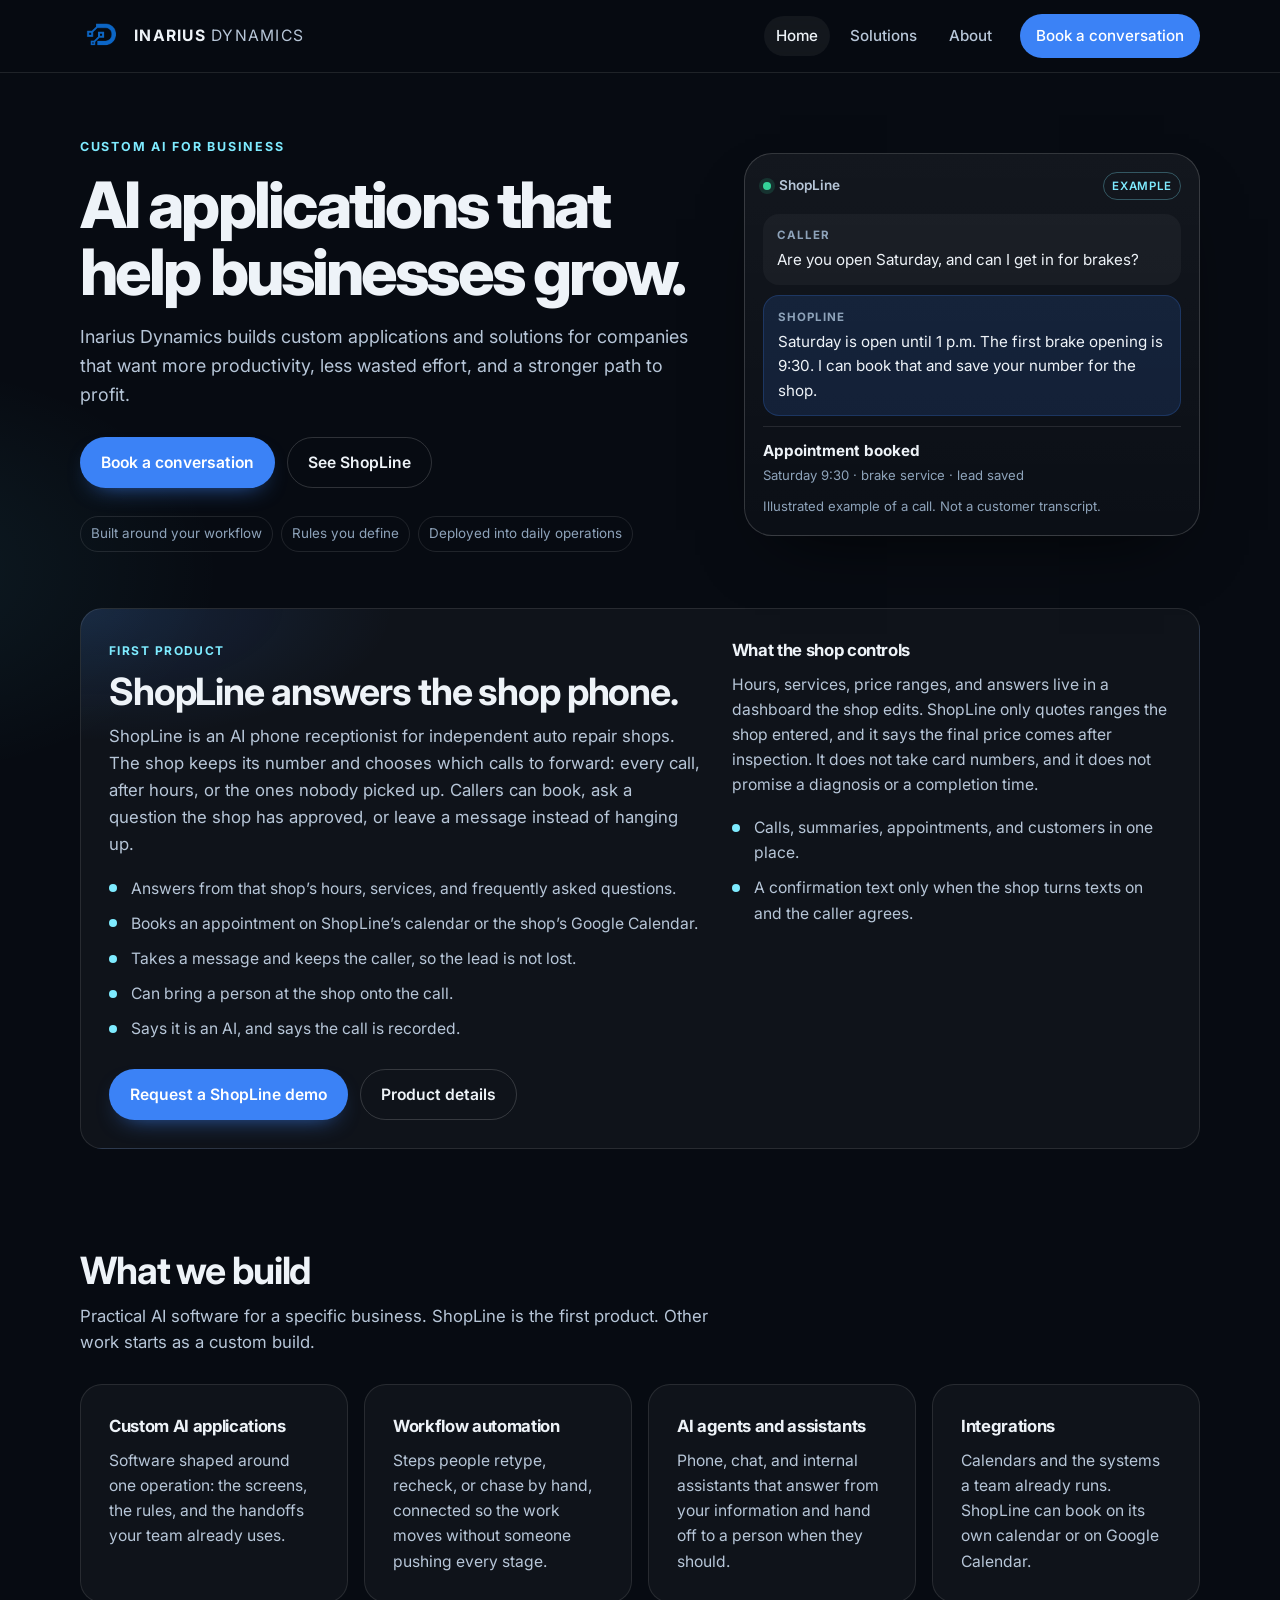
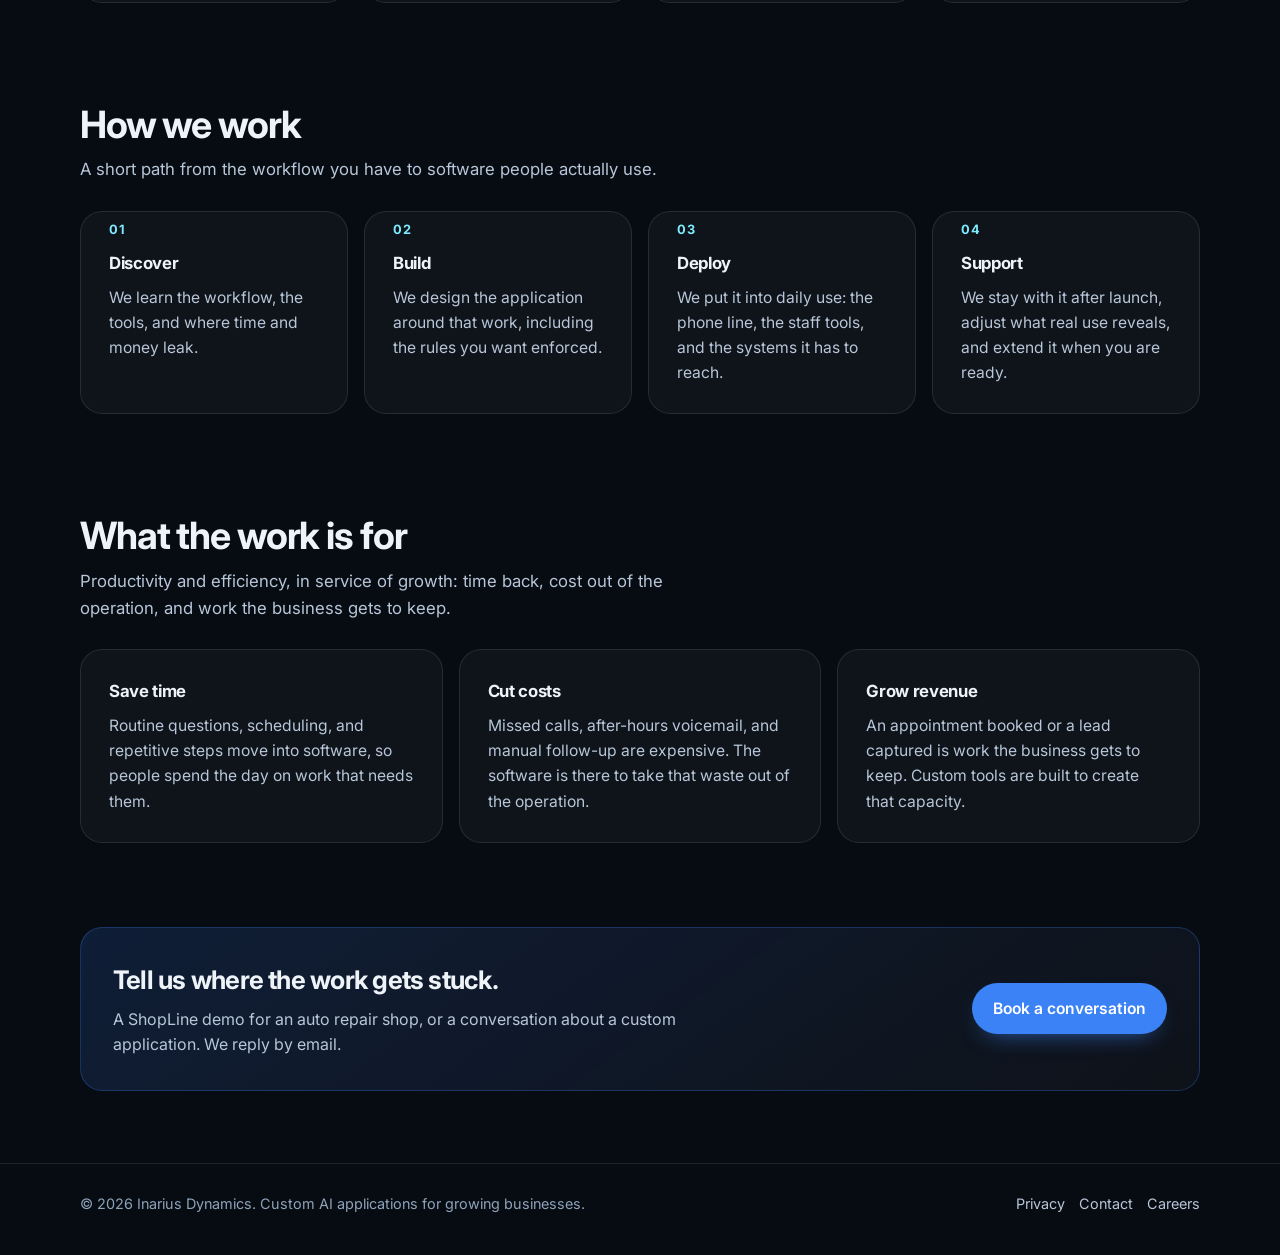
==== index.html @ c339f097 "Reposition the site around custom AI applications and ShopLine. Replace the responder-software and h" ====
<!DOCTYPE html>
<html lang="en">
<head>
    <meta charset="UTF-8" />
    <meta name="viewport" content="width=device-width, initial-scale=1.0" />
    <title>Inarius Dynamics · Custom AI applications for growing businesses</title>
    <meta name="description" content="Inarius Dynamics builds custom AI applications that help businesses save time, cut costs, and grow. ShopLine answers and books calls for auto repair shops." />
    <link rel="canonical" href="https://www.inariusdynamics.com/" />
    <meta name="theme-color" content="#070b12" />
    <link rel="icon" href="/favicon.ico" sizes="any" />
    <link rel="icon" type="image/png" sizes="32x32" href="/favicon-32.png" />
    <link rel="icon" type="image/png" sizes="16x16" href="/favicon-16.png" />
    <link rel="apple-touch-icon" href="/apple-touch-icon.png" />
    <meta property="og:type" content="website" />
    <meta property="og:site_name" content="Inarius Dynamics" />
    <meta property="og:title" content="Inarius Dynamics · Custom AI applications for growing businesses" />
    <meta property="og:description" content="Inarius Dynamics builds custom AI applications that help businesses save time, cut costs, and grow. ShopLine answers and books calls for auto repair shops." />
    <meta property="og:url" content="https://www.inariusdynamics.com/" />
    <meta property="og:image" content="https://www.inariusdynamics.com/og-image.jpg" />
    <meta property="og:image:width" content="1200" />
    <meta property="og:image:height" content="630" />
    <meta name="twitter:card" content="summary_large_image" />
    <meta name="twitter:title" content="Inarius Dynamics · Custom AI applications for growing businesses" />
    <meta name="twitter:description" content="Inarius Dynamics builds custom AI applications that help businesses save time, cut costs, and grow. ShopLine answers and books calls for auto repair shops." />
    <meta name="twitter:image" content="https://www.inariusdynamics.com/og-image.jpg" />
    <link rel="preconnect" href="https://fonts.googleapis.com" />
    <link rel="preconnect" href="https://fonts.gstatic.com" crossorigin />
    <link href="https://fonts.googleapis.com/css2?family=Inter:wght@400;500;600;700;800&display=swap" rel="stylesheet" />
    <link rel="stylesheet" href="/site.css" />
</head>
<body>
    <a class="skip-link" href="#main">Skip to content</a>
    <header class="site-header">
        <div class="nav-inner">
            <a class="logo" href="/">
                <img src="/Inarius_logo.png" alt="" width="42" height="42" />
                <span class="logo-text">Inarius <span>Dynamics</span></span>
            </a>
            <button class="nav-toggle" type="button" aria-expanded="false" aria-controls="site-nav">
                <span class="nav-toggle-bars" aria-hidden="true"></span>
                <span class="sr-only">Open menu</span>
            </button>
            <nav id="site-nav" class="nav-links" aria-label="Primary">
                <a href="/" aria-current="page">Home</a>
                <a href="/products.html">Solutions</a>
                <a href="/about.html">About</a>
                <a class="nav-cta" href="/contact.html">Book a conversation</a>
            </nav>
        </div>
    </header>

    <main id="main">
        <div class="container">
            <section class="hero">
                <div>
                    <p class="eyebrow">Custom AI for business</p>
                    <h1>AI applications that help businesses grow.</h1>
                    <p class="lede">
                        Inarius Dynamics builds custom applications and solutions for companies that want more productivity, less wasted effort, and a stronger path to profit.
                    </p>
                    <div class="cta-group">
                        <a class="btn btn-primary" href="/contact.html">Book a conversation</a>
                        <a class="btn btn-secondary" href="#shopline">See ShopLine</a>
                    </div>
                    <div class="trust-row" aria-label="How we work">
                        <span>Built around your workflow</span>
                        <span>Rules you define</span>
                        <span>Deployed into daily operations</span>
                    </div>
                </div>

                <figure class="call-card" aria-label="Illustrated example of a ShopLine call">
                    <div class="call-top">
                        <span class="live-dot" aria-hidden="true"></span>
                        ShopLine
                        <span class="pill">Example</span>
                    </div>
                    <div class="bubble caller">
                        <div class="who">Caller</div>
                        <p>Are you open Saturday, and can I get in for brakes?</p>
                    </div>
                    <div class="bubble agent">
                        <div class="who">ShopLine</div>
                        <p>Saturday is open until 1 p.m. The first brake opening is 9:30. I can book that and save your number for the shop.</p>
                    </div>
                    <div class="call-result">
                        <strong>Appointment booked</strong>
                        <span>Saturday 9:30 · brake service · lead saved</span>
                    </div>
                    <figcaption>Illustrated example of a call. Not a customer transcript.</figcaption>
                </figure>
            </section>

            <section class="section" id="shopline" aria-labelledby="shopline-title">
                <div class="panel accent split">
                    <div>
                        <p class="kicker">First product</p>
                        <h2 class="block-title" id="shopline-title">ShopLine answers the shop phone.</h2>
                        <p class="sub">
                            ShopLine is an AI phone receptionist for independent auto repair shops. The shop keeps its number and chooses which calls to forward: every call, after hours, or the ones nobody picked up. Callers can book, ask a question the shop has approved, or leave a message instead of hanging up.
                        </p>
                        <ul class="check-list">
                            <li>Answers from that shop’s hours, services, and frequently asked questions.</li>
                            <li>Books an appointment on ShopLine’s calendar or the shop’s Google Calendar.</li>
                            <li>Takes a message and keeps the caller, so the lead is not lost.</li>
                            <li>Can bring a person at the shop onto the call.</li>
                            <li>Says it is an AI, and says the call is recorded.</li>
                        </ul>
                        <div class="cta-group">
                            <a class="btn btn-primary" href="/contact.html?topic=shopline">Request a ShopLine demo</a>
                            <a class="btn btn-secondary" href="/products.html#shopline">Product details</a>
                        </div>
                    </div>
                    <div class="card">
                        <h3>What the shop controls</h3>
                        <p>
                            Hours, services, price ranges, and answers live in a dashboard the shop edits. ShopLine only quotes ranges the shop entered, and it says the final price comes after inspection. It does not take card numbers, and it does not promise a diagnosis or a completion time.
                        </p>
                        <ul class="check-list">
                            <li>Calls, summaries, appointments, and customers in one place.</li>
                            <li>A confirmation text only when the shop turns texts on and the caller agrees.</li>
                        </ul>
                    </div>
                </div>
            </section>

            <section class="section" id="services" aria-labelledby="services-title">
                <div class="section-head">
                    <h2 id="services-title">What we build</h2>
                    <p>Practical AI software for a specific business. ShopLine is the first product. Other work starts as a custom build.</p>
                </div>
                <div class="grid-4">
                    <article class="card panel">
                        <h3>Custom AI applications</h3>
                        <p>Software shaped around one operation: the screens, the rules, and the handoffs your team already uses.</p>
                    </article>
                    <article class="card panel">
                        <h3>Workflow automation</h3>
                        <p>Steps people retype, recheck, or chase by hand, connected so the work moves without someone pushing every stage.</p>
                    </article>
                    <article class="card panel">
                        <h3>AI agents and assistants</h3>
                        <p>Phone, chat, and internal assistants that answer from your information and hand off to a person when they should.</p>
                    </article>
                    <article class="card panel">
                        <h3>Integrations</h3>
                        <p>Calendars and the systems a team already runs. ShopLine can book on its own calendar or on Google Calendar.</p>
                    </article>
                </div>
            </section>

            <section class="section" id="approach" aria-labelledby="approach-title">
                <div class="section-head">
                    <h2 id="approach-title">How we work</h2>
                    <p>A short path from the workflow you have to software people actually use.</p>
                </div>
                <div class="grid-4 steps">
                    <article class="step panel">
                        <h3>Discover</h3>
                        <p>We learn the workflow, the tools, and where time and money leak.</p>
                    </article>
                    <article class="step panel">
                        <h3>Build</h3>
                        <p>We design the application around that work, including the rules you want enforced.</p>
                    </article>
                    <article class="step panel">
                        <h3>Deploy</h3>
                        <p>We put it into daily use: the phone line, the staff tools, and the systems it has to reach.</p>
                    </article>
                    <article class="step panel">
                        <h3>Support</h3>
                        <p>We stay with it after launch, adjust what real use reveals, and extend it when you are ready.</p>
                    </article>
                </div>
            </section>

            <section class="section" id="outcomes" aria-labelledby="outcomes-title">
                <div class="section-head">
                    <h2 id="outcomes-title">What the work is for</h2>
                    <p>Productivity and efficiency, in service of growth: time back, cost out of the operation, and work the business gets to keep.</p>
                </div>
                <div class="grid-3">
                    <article class="outcome panel">
                        <h3>Save time</h3>
                        <p>Routine questions, scheduling, and repetitive steps move into software, so people spend the day on work that needs them.</p>
                    </article>
                    <article class="outcome panel">
                        <h3>Cut costs</h3>
                        <p>Missed calls, after-hours voicemail, and manual follow-up are expensive. The software is there to take that waste out of the operation.</p>
                    </article>
                    <article class="outcome panel">
                        <h3>Grow revenue</h3>
                        <p>An appointment booked or a lead captured is work the business gets to keep. Custom tools are built to create that capacity.</p>
                    </article>
                </div>
            </section>

            <section class="cta-band" aria-labelledby="home-cta">
                <div>
                    <h2 id="home-cta">Tell us where the work gets stuck.</h2>
                    <p>A ShopLine demo for an auto repair shop, or a conversation about a custom application. We reply by email.</p>
                </div>
                <a class="btn btn-primary" href="/contact.html">Book a conversation</a>
            </section>
        </div>
    </main>

    <footer class="site-footer">
        <div class="footer-inner">
            <p>© 2026 Inarius Dynamics. Custom AI applications for growing businesses.</p>
            <div class="footer-links">
                <a href="/privacy.html">Privacy</a>
                <a href="/contact.html">Contact</a>
                <a href="/careers.html">Careers</a>
            </div>
        </div>
    </footer>
    <script src="/site.js" defer></script>
</body>
</html>
---- site.css ----
/* Inarius Dynamics — marketing site */

:root {
    --bg: #070b12;
    --text: #eef3f8;
    --muted: #b7c6d8;
    --faint: #8ea3ba;
    --line: rgba(255, 255, 255, 0.1);
    --line-strong: rgba(255, 255, 255, 0.16);
    --cyan: #7eebff;
    --blue: #3b82f6;
    --blue-hot: #60a5fa;
    --card: rgba(255, 255, 255, 0.035);
    --max: 1120px;
    --radius: 22px;
    --shadow: 0 30px 70px -36px rgba(0, 0, 0, 0.85);
    --font: Inter, "Segoe UI", Helvetica, Arial, sans-serif;
}

* {
    margin: 0;
    padding: 0;
    box-sizing: border-box;
}

html {
    scroll-behavior: smooth;
    color-scheme: dark;
}

body {
    min-height: 100%;
    font-family: var(--font);
    background:
        radial-gradient(900px 480px at 85% -10%, rgba(59, 130, 246, 0.16), transparent 55%),
        radial-gradient(700px 420px at -10% 20%, rgba(94, 234, 255, 0.08), transparent 50%),
        var(--bg);
    color: var(--text);
    line-height: 1.6;
    overflow-x: hidden;
}

img {
    max-width: 100%;
    height: auto;
}

a {
    color: inherit;
}

:focus-visible {
    outline: 2px solid var(--cyan);
    outline-offset: 3px;
}

.skip-link {
    position: absolute;
    left: 16px;
    top: -48px;
    z-index: 50;
    background: #fff;
    color: #071018;
    padding: 8px 12px;
    border-radius: 8px;
    font-weight: 600;
    text-decoration: none;
}

.skip-link:focus {
    top: 12px;
}

.sr-only {
    position: absolute;
    width: 1px;
    height: 1px;
    padding: 0;
    margin: -1px;
    overflow: hidden;
    clip: rect(0, 0, 0, 0);
    white-space: nowrap;
    border: 0;
}

.container {
    width: min(var(--max), calc(100% - 40px));
    margin: 0 auto;
}

/* ===== HEADER ===== */
.site-header {
    position: sticky;
    top: 0;
    z-index: 30;
    background: rgba(7, 11, 18, 0.88);
    backdrop-filter: blur(16px);
    -webkit-backdrop-filter: blur(16px);
    border-bottom: 1px solid var(--line);
}

.nav-inner {
    width: min(var(--max), calc(100% - 40px));
    margin: 0 auto;
    min-height: 72px;
    display: flex;
    align-items: center;
    justify-content: space-between;
    gap: 20px;
    position: relative;
}

.logo {
    display: flex;
    align-items: center;
    gap: 12px;
    text-decoration: none;
    color: var(--text);
    min-width: 0;
}

.logo img {
    width: 42px;
    height: 42px;
    object-fit: contain;
}

.logo-text {
    font-size: 0.98rem;
    font-weight: 700;
    letter-spacing: 0.08em;
    text-transform: uppercase;
}

.logo-text span {
    font-weight: 400;
    color: var(--muted);
}

.nav-links {
    display: flex;
    align-items: center;
    gap: 8px;
}

.nav-links a {
    text-decoration: none;
    color: var(--muted);
    font-size: 0.95rem;
    font-weight: 500;
    padding: 8px 12px;
    border-radius: 999px;
}

.nav-links a:hover,
.nav-links a[aria-current="page"] {
    color: var(--text);
}

.nav-links a[aria-current="page"] {
    background: rgba(255, 255, 255, 0.05);
}

.nav-cta {
    margin-left: 8px;
    background: var(--blue) !important;
    color: #fff !important;
    padding: 10px 16px !important;
    border-radius: 999px !important;
}

.nav-cta:hover {
    background: var(--blue-hot) !important;
}

.nav-toggle {
    display: none;
    width: 44px;
    height: 44px;
    border-radius: 12px;
    border: 1px solid var(--line-strong);
    background: rgba(255, 255, 255, 0.03);
    color: var(--text);
    cursor: pointer;
    align-items: center;
    justify-content: center;
}

.nav-toggle-bars,
.nav-toggle-bars::before,
.nav-toggle-bars::after {
    display: block;
    width: 18px;
    height: 1.5px;
    background: var(--text);
    position: relative;
    content: "";
}

.nav-toggle-bars::before {
    position: absolute;
    left: 0;
    top: -6px;
}

.nav-toggle-bars::after {
    position: absolute;
    left: 0;
    top: 6px;
}

/* ===== TYPE ===== */
.eyebrow {
    color: var(--cyan);
    font-size: 0.78rem;
    font-weight: 700;
    letter-spacing: 0.14em;
    text-transform: uppercase;
    margin-bottom: 14px;
}

h1 {
    font-size: clamp(2.4rem, 5vw, 4.35rem);
    line-height: 1.05;
    letter-spacing: -0.045em;
    font-weight: 800;
}

.lede,
.page-hero p {
    margin-top: 18px;
    color: var(--muted);
    font-size: 1.12rem;
    max-width: 42rem;
}

.section {
    padding: 28px 0 72px;
}

.section-head {
    max-width: 40rem;
    margin-bottom: 28px;
}

.section-head h2,
.block-title {
    font-size: clamp(1.7rem, 3vw, 2.35rem);
    letter-spacing: -0.03em;
    line-height: 1.15;
    font-weight: 700;
}

.section-head p,
.sub {
    margin-top: 10px;
    color: var(--muted);
    font-size: 1.05rem;
}

/* ===== BUTTONS ===== */
.cta-group {
    display: flex;
    flex-wrap: wrap;
    gap: 12px;
    margin-top: 28px;
}

.btn {
    display: inline-flex;
    align-items: center;
    justify-content: center;
    min-height: 48px;
    padding: 12px 20px;
    border-radius: 999px;
    text-decoration: none;
    font-weight: 600;
    font-size: 0.98rem;
    border: 1px solid transparent;
    cursor: pointer;
    font-family: inherit;
    transition: background 0.2s ease, border-color 0.2s ease, transform 0.2s ease;
}

.btn-primary {
    background: var(--blue);
    color: #fff;
    box-shadow: 0 10px 24px -14px rgba(59, 130, 246, 0.9);
}

.btn-primary:hover {
    background: var(--blue-hot);
}

.btn-secondary {
    background: transparent;
    color: var(--text);
    border-color: var(--line-strong);
}

.btn-secondary:hover {
    background: rgba(255, 255, 255, 0.05);
}

.btn:disabled {
    opacity: 0.6;
    cursor: not-allowed;
}

/* ===== HERO ===== */
.hero {
    display: grid;
    grid-template-columns: minmax(0, 1.15fr) minmax(280px, 0.85fr);
    gap: 48px;
    align-items: center;
    padding: 64px 0 28px;
}

.trust-row {
    display: flex;
    flex-wrap: wrap;
    gap: 8px;
    margin-top: 28px;
}

.trust-row span {
    color: var(--faint);
    font-size: 0.84rem;
    border: 1px solid var(--line);
    border-radius: 999px;
    padding: 6px 10px;
}

/* ===== CALL CARD ===== */
.call-card {
    background:
        linear-gradient(180deg, rgba(255, 255, 255, 0.05), rgba(255, 255, 255, 0.02));
    border: 1px solid var(--line-strong);
    border-radius: 28px;
    padding: 18px;
    box-shadow: var(--shadow);
}

.call-top {
    display: flex;
    align-items: center;
    gap: 8px;
    margin-bottom: 14px;
    color: var(--muted);
    font-size: 0.85rem;
    font-weight: 600;
}

.live-dot {
    width: 8px;
    height: 8px;
    border-radius: 50%;
    background: #34d399;
    box-shadow: 0 0 0 4px rgba(52, 211, 153, 0.15);
}

.call-top .pill {
    margin-left: auto;
    font-size: 0.72rem;
    letter-spacing: 0.06em;
    text-transform: uppercase;
    color: var(--cyan);
    border: 1px solid rgba(126, 235, 255, 0.3);
    border-radius: 999px;
    padding: 4px 8px;
}

.bubble {
    border-radius: 16px;
    padding: 12px 14px;
    margin-bottom: 10px;
}

.bubble p {
    margin: 4px 0 0;
    color: var(--text);
    font-size: 0.95rem;
}

.bubble .who {
    font-size: 0.72rem;
    font-weight: 700;
    letter-spacing: 0.08em;
    text-transform: uppercase;
    color: var(--faint);
}

.bubble.caller {
    background: rgba(255, 255, 255, 0.04);
}

.bubble.agent {
    background: rgba(59, 130, 246, 0.14);
    border: 1px solid rgba(59, 130, 246, 0.22);
}

.call-result {
    border-top: 1px solid var(--line);
    margin-top: 6px;
    padding-top: 12px;
    display: grid;
    gap: 2px;
}

.call-result strong {
    font-size: 0.95rem;
}

.call-result span,
.call-card figcaption {
    color: var(--faint);
    font-size: 0.82rem;
}

.call-card figcaption {
    margin-top: 10px;
}

/* ===== PANELS ===== */
.panel {
    background: var(--card);
    border: 1px solid var(--line);
    border-radius: var(--radius);
    padding: 28px;
}

.gap-top {
    margin-top: 16px;
}

.panel.accent {
    background:
        radial-gradient(520px 220px at 0% 0%, rgba(59, 130, 246, 0.16), transparent 60%),
        var(--card);
}

.split {
    display: grid;
    grid-template-columns: 1.15fr 0.85fr;
    gap: 28px;
    align-items: start;
}

.grid-2,
.grid-3,
.grid-4 {
    display: grid;
    gap: 16px;
}

.grid-2 { grid-template-columns: 1fr 1fr; }
.grid-3 { grid-template-columns: repeat(3, 1fr); }
.grid-4 { grid-template-columns: repeat(4, 1fr); }

.card h3,
.step h3,
.outcome h3 {
    font-size: 1.05rem;
    letter-spacing: -0.02em;
    margin-bottom: 8px;
}

.card p,
.step p,
.outcome p,
.check-list,
.prose p,
.prose li {
    color: var(--muted);
    font-size: 0.98rem;
}

.kicker {
    display: inline-block;
    margin-bottom: 10px;
    color: var(--cyan);
    font-size: 0.75rem;
    font-weight: 700;
    letter-spacing: 0.12em;
    text-transform: uppercase;
}

.check-list {
    list-style: none;
    display: grid;
    gap: 10px;
    margin-top: 18px;
}

.check-list li {
    padding-left: 22px;
    position: relative;
}

.check-list li::before {
    content: "";
    width: 8px;
    height: 8px;
    border-radius: 50%;
    background: var(--cyan);
    position: absolute;
    left: 0;
    top: 0.55em;
}

.steps {
    counter-reset: step;
}

.step {
    counter-increment: step;
    padding-top: 8px;
}

.step::before {
    content: counter(step, decimal-leading-zero);
    display: block;
    color: var(--cyan);
    font-weight: 700;
    letter-spacing: 0.08em;
    font-size: 0.8rem;
    margin-bottom: 10px;
}

.page-hero {
    padding: 56px 0 12px;
}

.prose {
    max-width: 44rem;
}

.prose p + p,
.prose ul {
    margin-top: 14px;
}

.prose h2 {
    margin: 36px 0 10px;
    font-size: 1.35rem;
    letter-spacing: -0.02em;
}

.prose ul {
    margin-left: 1.1rem;
}

.prose a {
    color: var(--cyan);
}

.meta {
    margin-top: 12px;
    color: var(--faint);
    font-size: 0.9rem;
}

.cta-band {
    display: flex;
    justify-content: space-between;
    align-items: center;
    gap: 24px;
    padding: 32px;
    margin: 12px 0 72px;
    border-radius: var(--radius);
    border: 1px solid rgba(59, 130, 246, 0.28);
    background:
        linear-gradient(145deg, rgba(59, 130, 246, 0.16), rgba(255, 255, 255, 0.03));
}

.cta-band h2 {
    font-size: clamp(1.4rem, 2vw, 1.8rem);
    letter-spacing: -0.03em;
}

.cta-band p {
    color: var(--muted);
    margin-top: 6px;
    max-width: 38rem;
}

/* ===== CONTACT ===== */
.contact-grid {
    display: grid;
    grid-template-columns: 1.35fr 0.8fr;
    gap: 20px;
    margin: 36px 0 72px;
    align-items: start;
}

.field {
    margin-bottom: 16px;
}

.field label {
    display: block;
    margin-bottom: 6px;
    font-size: 0.78rem;
    font-weight: 700;
    letter-spacing: 0.06em;
    text-transform: uppercase;
    color: var(--faint);
}

.field input,
.field textarea,
.field select {
    width: 100%;
    background: rgba(255, 255, 255, 0.04);
    border: 1px solid var(--line-strong);
    border-radius: 12px;
    padding: 12px 14px;
    color: var(--text);
    font: inherit;
    font-size: 1rem;
}

.field textarea {
    min-height: 140px;
    resize: vertical;
}

.field input:focus,
.field textarea:focus,
.field select:focus {
    border-color: rgba(126, 235, 255, 0.55);
    outline: none;
}

.field .error {
    display: none;
    color: #ffb4b4;
    font-size: 0.8rem;
    margin-top: 6px;
}

.field.has-error input,
.field.has-error textarea,
.field.has-error select {
    border-color: rgba(255, 140, 140, 0.7);
}

.field.has-error .error {
    display: block;
}

.form-note {
    margin-top: 12px;
    color: var(--faint);
    font-size: 0.85rem;
}

.success-state {
    display: none;
    padding: 28px 8px;
}

.success-state.is-visible {
    display: block;
}

#contact-form.is-hidden {
    display: none;
}

.side-stack {
    display: grid;
    gap: 12px;
}

.info-card h3,
.status-card h2 {
    font-size: 1.05rem;
    margin-bottom: 6px;
}

.info-card p,
.status-card p {
    color: var(--muted);
    font-size: 0.95rem;
}

.info-card a {
    color: var(--cyan);
    text-decoration: none;
}

.info-card a:hover {
    text-decoration: underline;
}

.status-card {
    max-width: 44rem;
    margin: 28px 0;
}

.status-label {
    color: var(--cyan);
    font-size: 0.75rem;
    font-weight: 700;
    letter-spacing: 0.1em;
    text-transform: uppercase;
    margin-bottom: 8px;
}

/* ===== FOOTER ===== */
.site-footer {
    border-top: 1px solid var(--line);
    padding: 28px 0 40px;
}

.footer-inner {
    width: min(var(--max), calc(100% - 40px));
    margin: 0 auto;
    display: flex;
    justify-content: space-between;
    gap: 16px;
    color: var(--faint);
    font-size: 0.9rem;
}

.site-footer a {
    color: var(--muted);
    text-decoration: none;
}

.site-footer a:hover {
    color: var(--text);
}

.footer-links {
    display: flex;
    gap: 14px;
    flex-wrap: wrap;
}

/* ===== RESPONSIVE ===== */
@media (max-width: 900px) {
    .hero,
    .split,
    .contact-grid,
    .grid-4,
    .grid-3,
    .grid-2 {
        grid-template-columns: 1fr;
    }

    .hero {
        padding-top: 40px;
    }

    .nav-toggle {
        display: inline-flex;
    }

    .nav-links {
        display: none;
        position: absolute;
        top: calc(100% + 1px);
        left: 50%;
        transform: translateX(-50%);
        width: 100vw;
        flex-direction: column;
        align-items: stretch;
        gap: 4px;
        padding: 8px 20px 18px;
        background: rgba(7, 11, 18, 0.98);
        border-bottom: 1px solid var(--line);
    }

    .nav-links.is-open {
        display: flex;
    }

    .nav-links a {
        padding: 12px 4px;
    }

    .nav-cta {
        margin: 8px 0 0;
        text-align: center;
    }

    .cta-band {
        flex-direction: column;
        align-items: flex-start;
    }
}

@media (max-width: 640px) {
    .container,
    .nav-inner,
    .footer-inner {
        width: min(var(--max), calc(100% - 32px));
    }

    .cta-group .btn,
    .cta-band .btn {
        width: 100%;
    }

    .footer-inner {
        flex-direction: column;
    }

    .panel,
    .cta-band,
    .call-card {
        padding: 20px;
    }
}

@media (prefers-reduced-motion: reduce) {
    html {
        scroll-behavior: auto;
    }

    .btn {
        transition: none;
    }
}
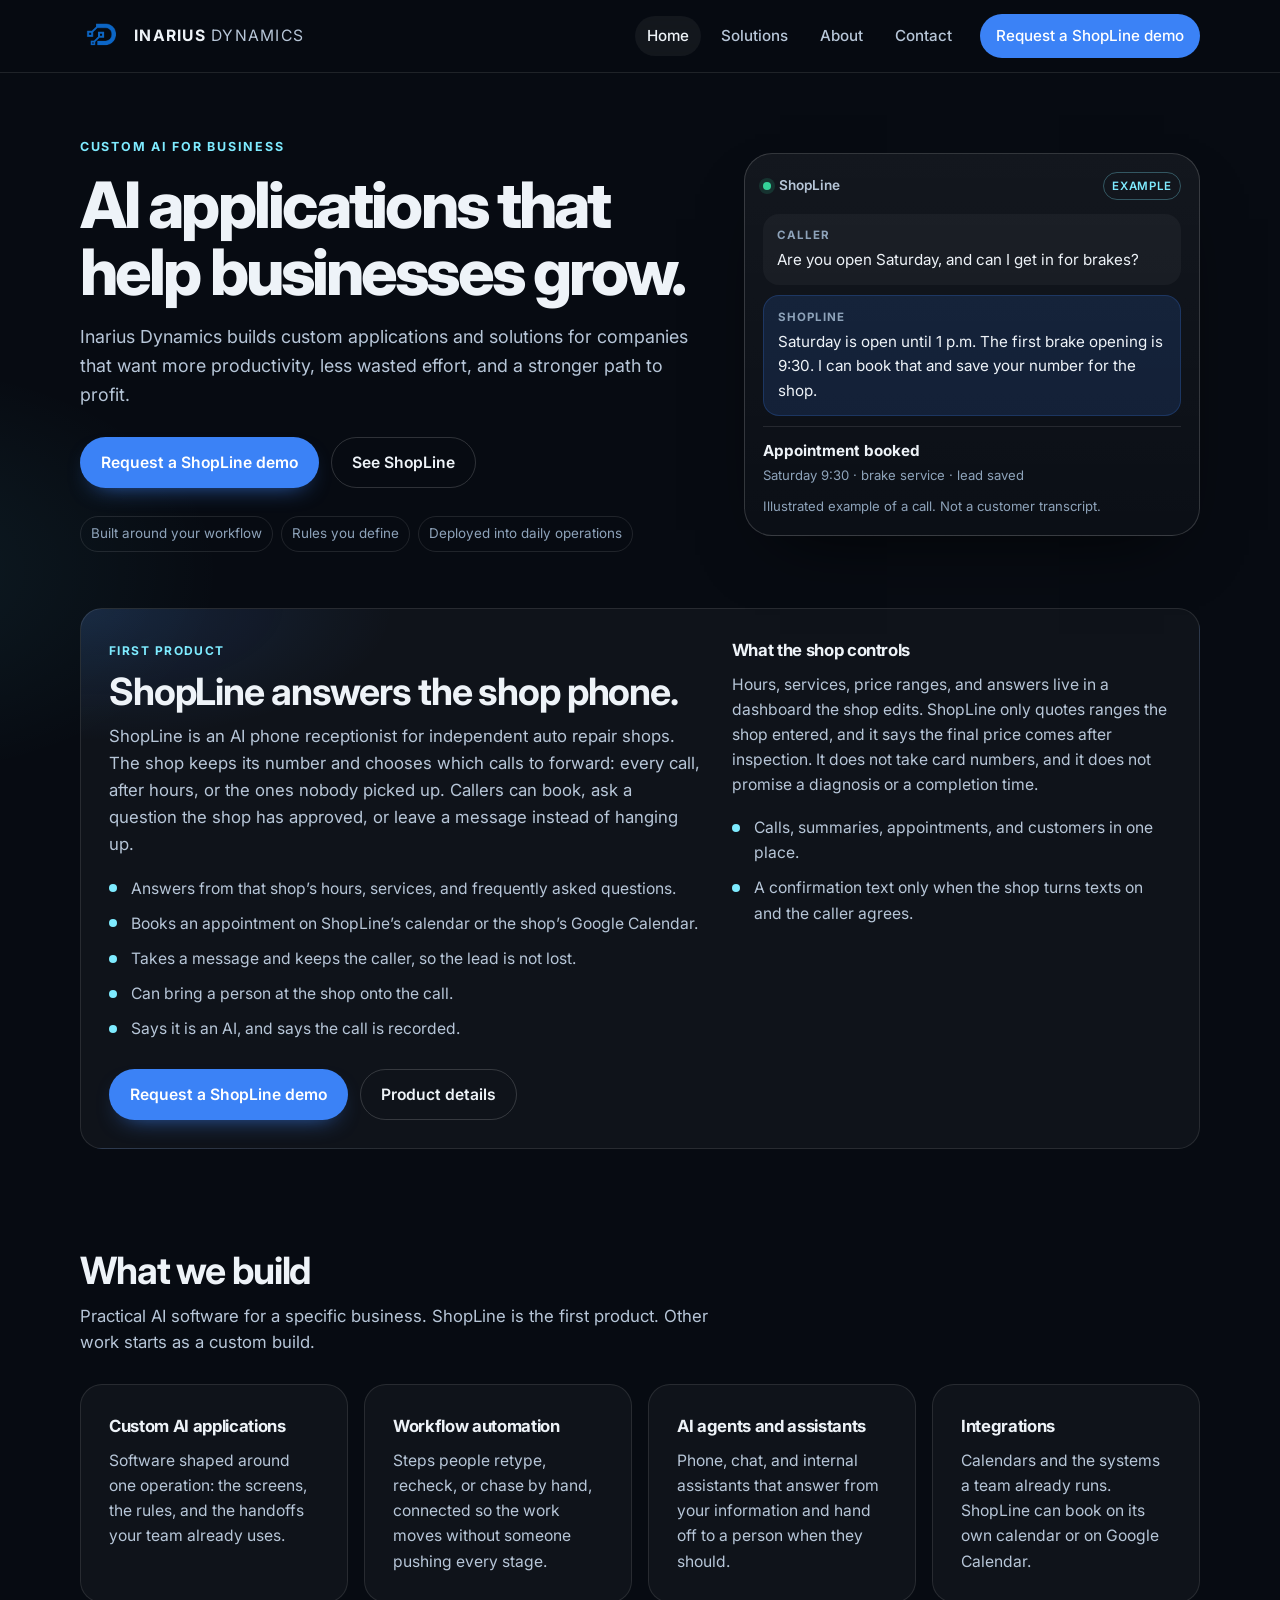
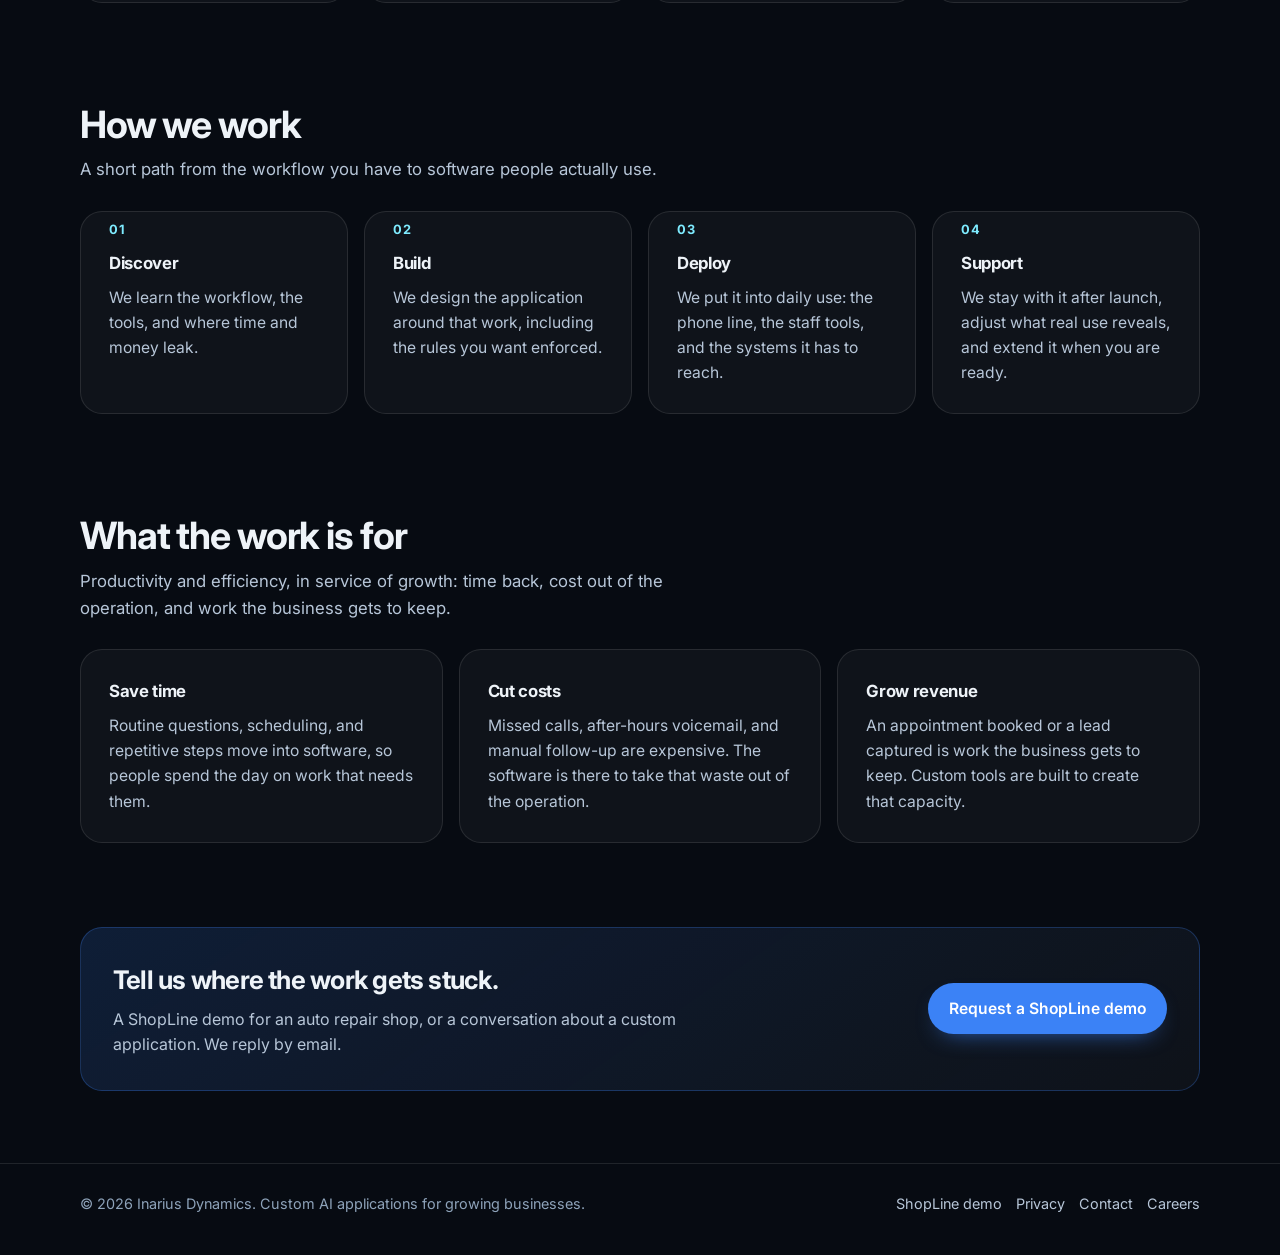
==== commit 80b47203: "Add a ShopLine demo request page that emails Nicholas. The form posts to a Vercel function backed by" ====
--- a/index.html
+++ b/index.html
@@ -44,7 +44,8 @@
                 <a href="/" aria-current="page">Home</a>
                 <a href="/products.html">Solutions</a>
                 <a href="/about.html">About</a>
-                <a class="nav-cta" href="/contact.html">Book a conversation</a>
+                <a href="/contact.html">Contact</a>
+                <a class="nav-cta" href="/demo">Request a ShopLine demo</a>
             </nav>
         </div>
     </header>
@@ -59,7 +60,7 @@
                         Inarius Dynamics builds custom applications and solutions for companies that want more productivity, less wasted effort, and a stronger path to profit.
                     </p>
                     <div class="cta-group">
-                        <a class="btn btn-primary" href="/contact.html">Book a conversation</a>
+                        <a class="btn btn-primary" href="/demo">Request a ShopLine demo</a>
                         <a class="btn btn-secondary" href="#shopline">See ShopLine</a>
                     </div>
                     <div class="trust-row" aria-label="How we work">
@@ -107,7 +108,7 @@
                             <li>Says it is an AI, and says the call is recorded.</li>
                         </ul>
                         <div class="cta-group">
-                            <a class="btn btn-primary" href="/contact.html?topic=shopline">Request a ShopLine demo</a>
+                            <a class="btn btn-primary" href="/demo">Request a ShopLine demo</a>
                             <a class="btn btn-secondary" href="/products.html#shopline">Product details</a>
                         </div>
                     </div>
@@ -200,7 +201,7 @@
                     <h2 id="home-cta">Tell us where the work gets stuck.</h2>
                     <p>A ShopLine demo for an auto repair shop, or a conversation about a custom application. We reply by email.</p>
                 </div>
-                <a class="btn btn-primary" href="/contact.html">Book a conversation</a>
+                <a class="btn btn-primary" href="/demo">Request a ShopLine demo</a>
             </section>
         </div>
     </main>
@@ -209,6 +210,7 @@
         <div class="footer-inner">
             <p>© 2026 Inarius Dynamics. Custom AI applications for growing businesses.</p>
             <div class="footer-links">
+                <a href="/demo">ShopLine demo</a>
                 <a href="/privacy.html">Privacy</a>
                 <a href="/contact.html">Contact</a>
                 <a href="/careers.html">Careers</a>
--- a/site.css
+++ b/site.css
@@ -167,6 +167,7 @@
     color: #fff !important;
     padding: 10px 16px !important;
     border-radius: 999px !important;
+    white-space: nowrap;
 }
 
 .nav-cta:hover {
@@ -664,8 +665,45 @@
     display: block;
 }
 
-#contact-form.is-hidden {
+#contact-form.is-hidden,
+#demo-form.is-hidden {
     display: none;
+}
+
+.form-row {
+    display: grid;
+    grid-template-columns: 1fr 1fr;
+    gap: 0 16px;
+}
+
+.optional {
+    font-weight: 400;
+    text-transform: none;
+    letter-spacing: 0;
+}
+
+.form-error {
+    min-height: 0;
+    margin: 0 0 12px;
+    color: #ffb4b4;
+    font-size: 0.9rem;
+}
+
+.form-error:empty {
+    display: none;
+}
+
+.form-note a,
+.sub a {
+    color: var(--cyan);
+}
+
+.hp-field {
+    position: absolute;
+    left: -10000px;
+    width: 1px;
+    height: 1px;
+    overflow: hidden;
 }
 
 .side-stack {
@@ -740,6 +778,42 @@
 }
 
 /* ===== RESPONSIVE ===== */
+@media (max-width: 1080px) {
+    .nav-toggle {
+        display: inline-flex;
+    }
+
+    .nav-links {
+        display: none;
+        position: absolute;
+        top: calc(100% + 1px);
+        left: 0;
+        right: 0;
+        width: auto;
+        transform: none;
+        flex-direction: column;
+        align-items: stretch;
+        gap: 4px;
+        padding: 8px 20px 18px;
+        background: #070b12;
+        border-bottom: 1px solid var(--line);
+        z-index: 40;
+    }
+
+    .nav-links.is-open {
+        display: flex;
+    }
+
+    .nav-links a {
+        padding: 12px 4px;
+    }
+
+    .nav-cta {
+        margin: 8px 0 0;
+        text-align: center;
+    }
+}
+
 @media (max-width: 900px) {
     .hero,
     .split,
@@ -754,38 +828,6 @@
         padding-top: 40px;
     }
 
-    .nav-toggle {
-        display: inline-flex;
-    }
-
-    .nav-links {
-        display: none;
-        position: absolute;
-        top: calc(100% + 1px);
-        left: 50%;
-        transform: translateX(-50%);
-        width: 100vw;
-        flex-direction: column;
-        align-items: stretch;
-        gap: 4px;
-        padding: 8px 20px 18px;
-        background: rgba(7, 11, 18, 0.98);
-        border-bottom: 1px solid var(--line);
-    }
-
-    .nav-links.is-open {
-        display: flex;
-    }
-
-    .nav-links a {
-        padding: 12px 4px;
-    }
-
-    .nav-cta {
-        margin: 8px 0 0;
-        text-align: center;
-    }
-
     .cta-band {
         flex-direction: column;
         align-items: flex-start;
@@ -800,8 +842,13 @@
     }
 
     .cta-group .btn,
-    .cta-band .btn {
+    .cta-band .btn,
+    #demo-form .btn {
         width: 100%;
+    }
+
+    .form-row {
+        grid-template-columns: 1fr;
     }
 
     .footer-inner {
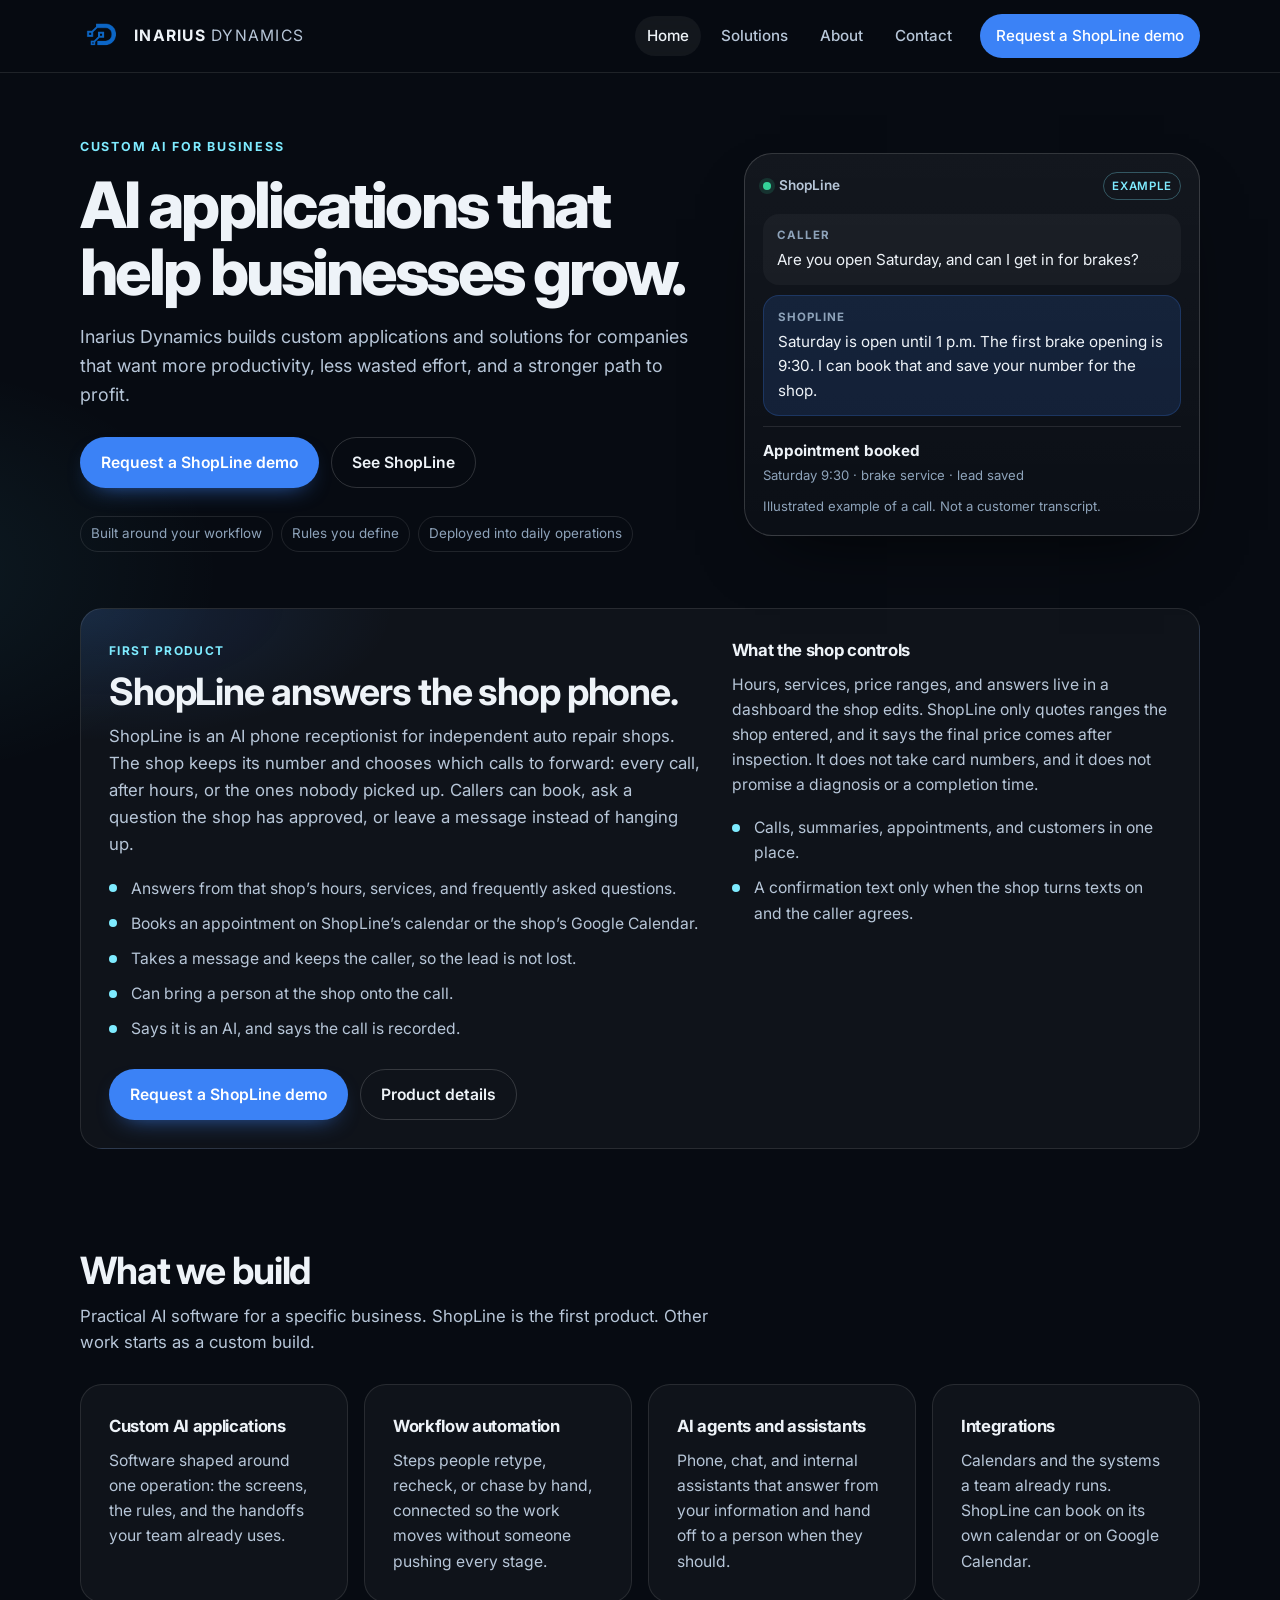
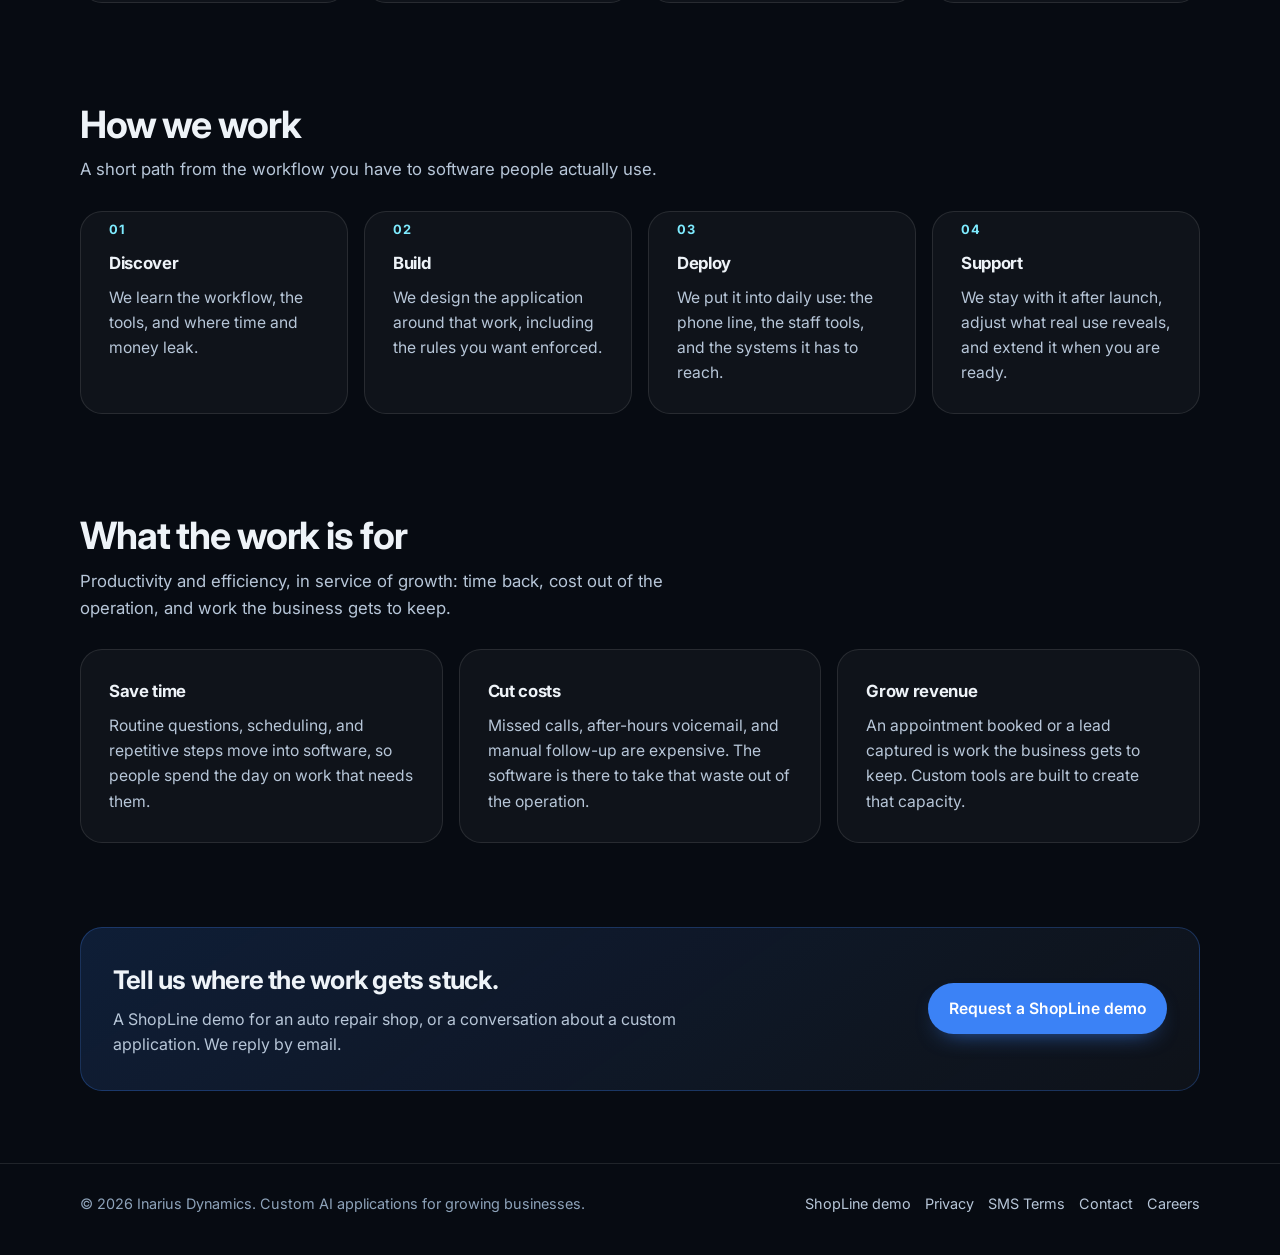
==== commit ca8fc749: "Add ShopLine SMS terms and privacy language for text messages. Publish the required text-message pri" ====
--- a/index.html
+++ b/index.html
@@ -211,7 +211,8 @@
             <p>© 2026 Inarius Dynamics. Custom AI applications for growing businesses.</p>
             <div class="footer-links">
                 <a href="/demo">ShopLine demo</a>
-                <a href="/privacy.html">Privacy</a>
+                <a href="/privacy">Privacy</a>
+                <a href="/sms-terms">SMS Terms</a>
                 <a href="/contact.html">Contact</a>
                 <a href="/careers.html">Careers</a>
             </div>
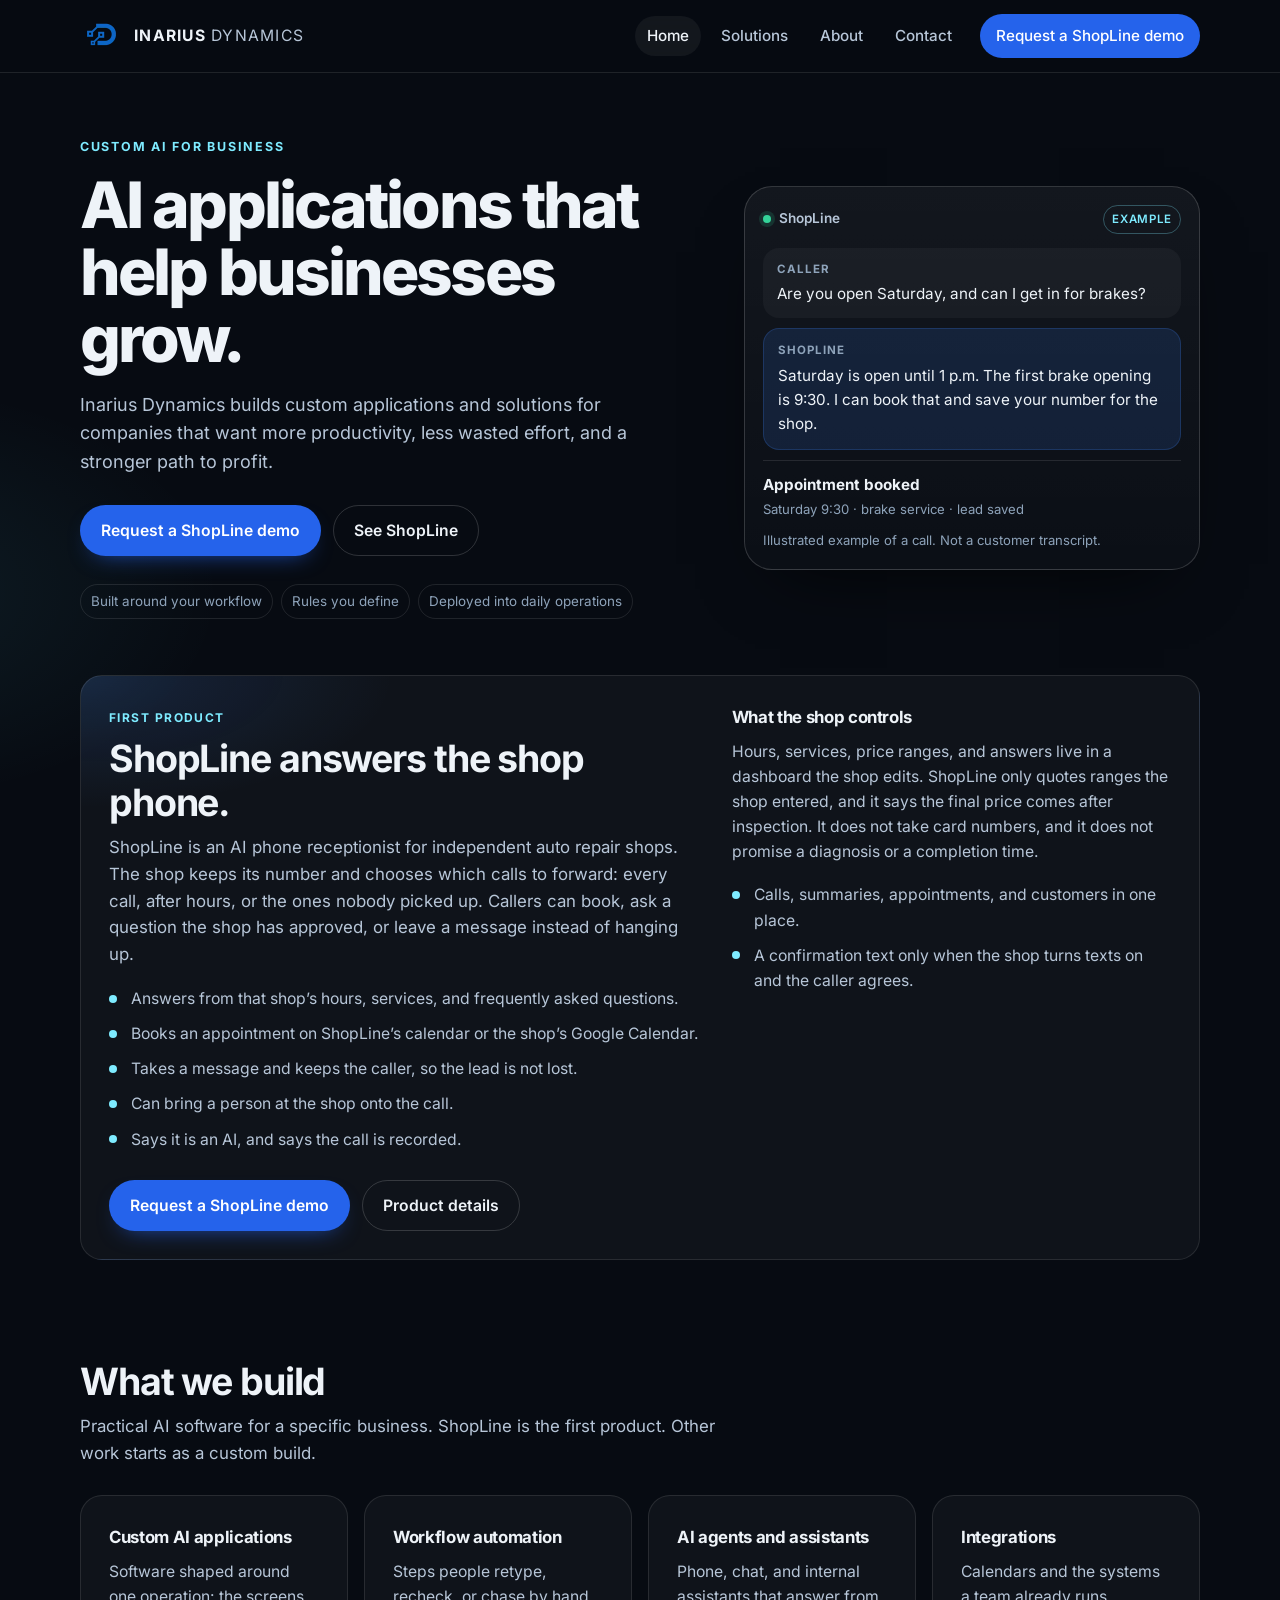
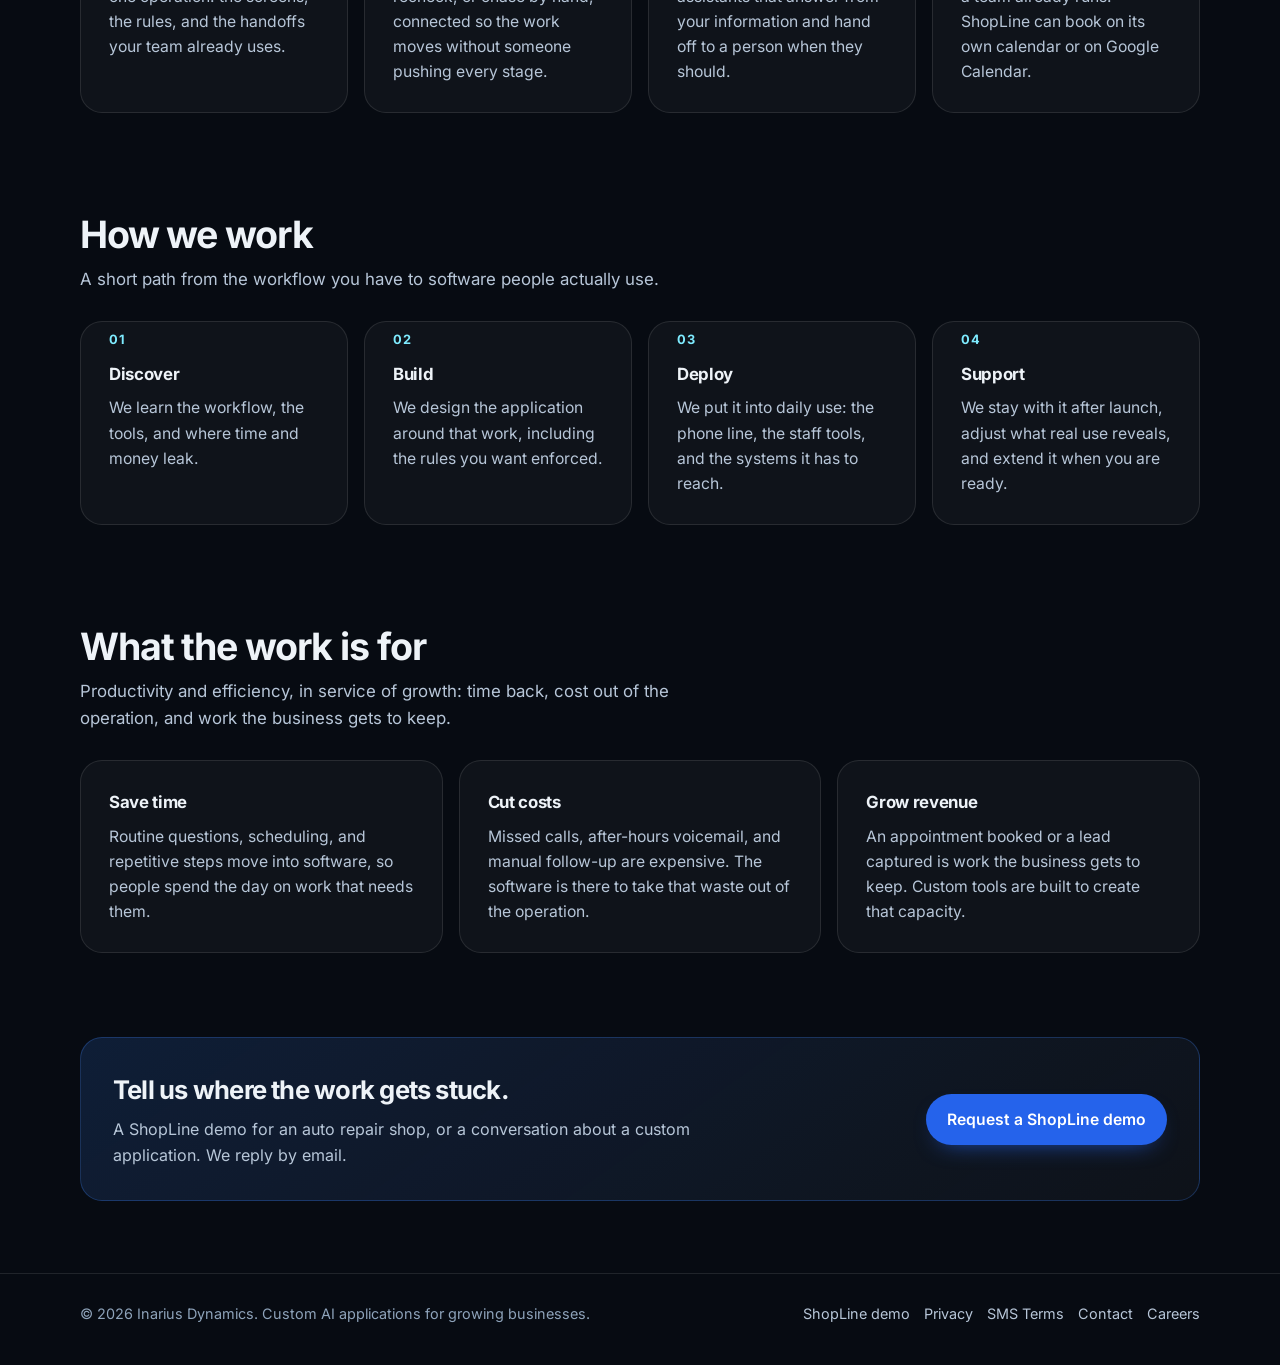
==== commit 069a9551: "Self-host Inter, shrink the logo, and add cache and security headers. Remove the Google Fonts reques" ====
--- a/index.html
+++ b/index.html
@@ -23,9 +23,7 @@
     <meta name="twitter:title" content="Inarius Dynamics · Custom AI applications for growing businesses" />
     <meta name="twitter:description" content="Inarius Dynamics builds custom AI applications that help businesses save time, cut costs, and grow. ShopLine answers and books calls for auto repair shops." />
     <meta name="twitter:image" content="https://www.inariusdynamics.com/og-image.jpg" />
-    <link rel="preconnect" href="https://fonts.googleapis.com" />
-    <link rel="preconnect" href="https://fonts.gstatic.com" crossorigin />
-    <link href="https://fonts.googleapis.com/css2?family=Inter:wght@400;500;600;700;800&display=swap" rel="stylesheet" />
+    <link rel="preload" href="/fonts/inter-latin-wght-normal.woff2" as="font" type="font/woff2" crossorigin />
     <link rel="stylesheet" href="/site.css" />
 </head>
 <body>
@@ -33,7 +31,7 @@
     <header class="site-header">
         <div class="nav-inner">
             <a class="logo" href="/">
-                <img src="/Inarius_logo.png" alt="" width="42" height="42" />
+                <img src="/inarius-logo-84.webp" alt="" width="42" height="42" />
                 <span class="logo-text">Inarius <span>Dynamics</span></span>
             </a>
             <button class="nav-toggle" type="button" aria-expanded="false" aria-controls="site-nav">
--- a/site.css
+++ b/site.css
@@ -1,4 +1,13 @@
 /* Inarius Dynamics — marketing site */
+
+@font-face {
+    font-family: Inter;
+    font-style: normal;
+    font-weight: 100 900;
+    font-display: swap;
+    src: url("/fonts/inter-latin-wght-normal.woff2") format("woff2");
+    unicode-range: U+0000-00FF, U+0131, U+0152-0153, U+02BB-02BC, U+02C6, U+02DA, U+02DC, U+0304, U+0308, U+0329, U+2000-206F, U+20AC, U+2122, U+2191, U+2193, U+2212, U+2215, U+FEFF, U+FFFD;
+}
 
 :root {
     --bg: #070b12;
@@ -163,7 +172,7 @@
 
 .nav-cta {
     margin-left: 8px;
-    background: var(--blue) !important;
+    background: #2563eb !important;
     color: #fff !important;
     padding: 10px 16px !important;
     border-radius: 999px !important;
@@ -171,7 +180,7 @@
 }
 
 .nav-cta:hover {
-    background: var(--blue-hot) !important;
+    background: #1d4ed8 !important;
 }
 
 .nav-toggle {
@@ -284,13 +293,13 @@
 }
 
 .btn-primary {
-    background: var(--blue);
+    background: #2563eb;
     color: #fff;
-    box-shadow: 0 10px 24px -14px rgba(59, 130, 246, 0.9);
+    box-shadow: 0 10px 24px -14px rgba(37, 99, 235, 0.9);
 }
 
 .btn-primary:hover {
-    background: var(--blue-hot);
+    background: #1d4ed8;
 }
 
 .btn-secondary {
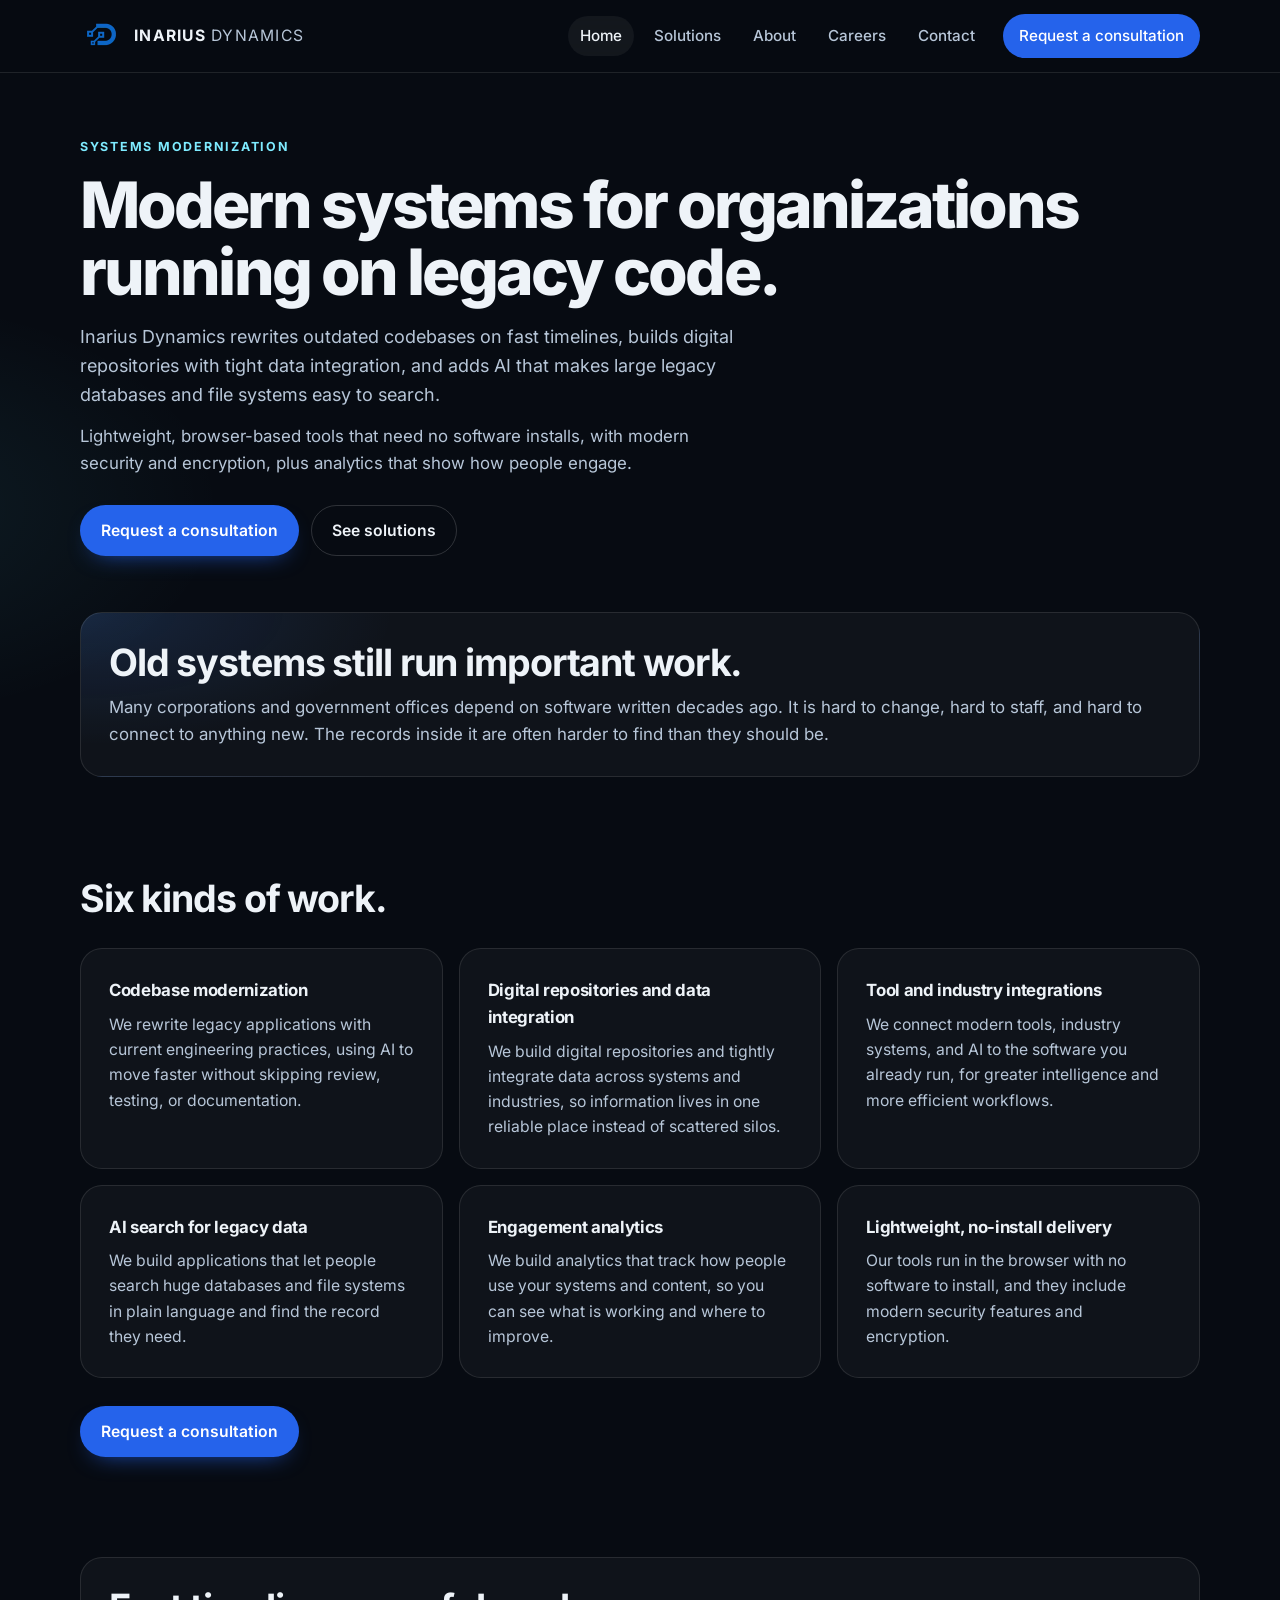
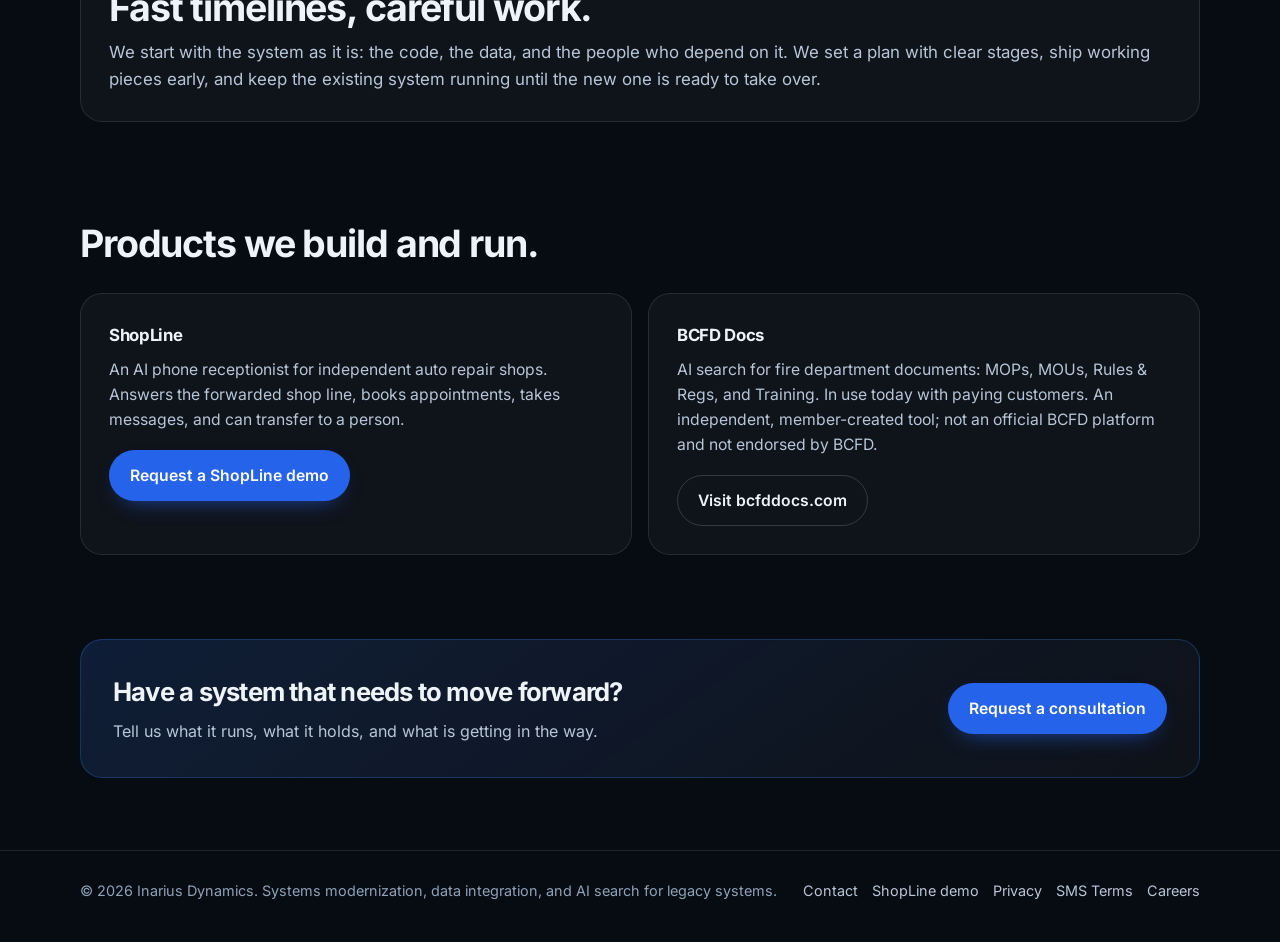
==== commit 44562b4e: "Rewrite the site around legacy modernization. Use the Nov 3 approved copy for the marketing pages, k" ====
--- a/index.html
+++ b/index.html
@@ -3,8 +3,8 @@
 <head>
     <meta charset="UTF-8" />
     <meta name="viewport" content="width=device-width, initial-scale=1.0" />
-    <title>Inarius Dynamics · Custom AI applications for growing businesses</title>
-    <meta name="description" content="Inarius Dynamics builds custom AI applications that help businesses save time, cut costs, and grow. ShopLine answers and books calls for auto repair shops." />
+    <title>Inarius Dynamics · Legacy systems modernization, data integration, and AI</title>
+    <meta name="description" content="We modernize legacy codebases, build digital repositories, integrate data and tools, and build AI search for large legacy databases and file systems." />
     <link rel="canonical" href="https://www.inariusdynamics.com/" />
     <meta name="theme-color" content="#070b12" />
     <link rel="icon" href="/favicon.ico" sizes="any" />
@@ -13,16 +13,17 @@
     <link rel="apple-touch-icon" href="/apple-touch-icon.png" />
     <meta property="og:type" content="website" />
     <meta property="og:site_name" content="Inarius Dynamics" />
-    <meta property="og:title" content="Inarius Dynamics · Custom AI applications for growing businesses" />
-    <meta property="og:description" content="Inarius Dynamics builds custom AI applications that help businesses save time, cut costs, and grow. ShopLine answers and books calls for auto repair shops." />
+    <meta property="og:title" content="Inarius Dynamics · Legacy systems modernization, data integration, and AI" />
+    <meta property="og:description" content="We modernize legacy codebases, build digital repositories, integrate data and tools, and build AI search for large legacy databases and file systems." />
     <meta property="og:url" content="https://www.inariusdynamics.com/" />
     <meta property="og:image" content="https://www.inariusdynamics.com/og-image.jpg" />
     <meta property="og:image:width" content="1200" />
     <meta property="og:image:height" content="630" />
     <meta name="twitter:card" content="summary_large_image" />
-    <meta name="twitter:title" content="Inarius Dynamics · Custom AI applications for growing businesses" />
-    <meta name="twitter:description" content="Inarius Dynamics builds custom AI applications that help businesses save time, cut costs, and grow. ShopLine answers and books calls for auto repair shops." />
+    <meta name="twitter:title" content="Inarius Dynamics · Legacy systems modernization, data integration, and AI" />
+    <meta name="twitter:description" content="We modernize legacy codebases, build digital repositories, integrate data and tools, and build AI search for large legacy databases and file systems." />
     <meta name="twitter:image" content="https://www.inariusdynamics.com/og-image.jpg" />
+    <script type="application/ld+json">{"@context":"https://schema.org","@graph":[{"@type":"Organization","@id":"https://www.inariusdynamics.com/#organization","name":"Inarius Dynamics","url":"https://www.inariusdynamics.com/","email":"nbstefany87@gmail.com","description":"We modernize legacy codebases, build digital repositories, integrate data and tools, and build AI search for large legacy databases and file systems.","logo":"https://www.inariusdynamics.com/inarius-logo-84.webp"},{"@type":"WebSite","@id":"https://www.inariusdynamics.com/#website","url":"https://www.inariusdynamics.com/","name":"Inarius Dynamics","description":"We modernize legacy codebases, build digital repositories, integrate data and tools, and build AI search for large legacy databases and file systems.","publisher":{"@id":"https://www.inariusdynamics.com/#organization"}},{"@type":"WebPage","url":"https://www.inariusdynamics.com/","name":"Inarius Dynamics · Legacy systems modernization, data integration, and AI","description":"We modernize legacy codebases, build digital repositories, integrate data and tools, and build AI search for large legacy databases and file systems.","isPartOf":{"@id":"https://www.inariusdynamics.com/#website"},"about":{"@id":"https://www.inariusdynamics.com/#organization"}}]}</script>
     <link rel="preload" href="/fonts/inter-latin-wght-normal.woff2" as="font" type="font/woff2" crossorigin />
     <link rel="stylesheet" href="/site.css" />
 </head>
@@ -42,176 +43,119 @@
                 <a href="/" aria-current="page">Home</a>
                 <a href="/products.html">Solutions</a>
                 <a href="/about.html">About</a>
+                <a href="/careers.html">Careers</a>
                 <a href="/contact.html">Contact</a>
-                <a class="nav-cta" href="/demo">Request a ShopLine demo</a>
+                <a class="nav-cta" href="/contact.html">Request a consultation</a>
             </nav>
         </div>
     </header>
 
     <main id="main">
         <div class="container">
-            <section class="hero">
+            <section class="hero hero-solo">
                 <div>
-                    <p class="eyebrow">Custom AI for business</p>
-                    <h1>AI applications that help businesses grow.</h1>
+                    <p class="eyebrow">Systems modernization</p>
+                    <h1>Modern systems for organizations running on legacy code.</h1>
                     <p class="lede">
-                        Inarius Dynamics builds custom applications and solutions for companies that want more productivity, less wasted effort, and a stronger path to profit.
+                        Inarius Dynamics rewrites outdated codebases on fast timelines, builds digital repositories with tight data integration, and adds AI that makes large legacy databases and file systems easy to search.
                     </p>
+                    <p class="support">Lightweight, browser-based tools that need no software installs, with modern security and encryption, plus analytics that show how people engage.</p>
                     <div class="cta-group">
-                        <a class="btn btn-primary" href="/demo">Request a ShopLine demo</a>
-                        <a class="btn btn-secondary" href="#shopline">See ShopLine</a>
-                    </div>
-                    <div class="trust-row" aria-label="How we work">
-                        <span>Built around your workflow</span>
-                        <span>Rules you define</span>
-                        <span>Deployed into daily operations</span>
+                        <a class="btn btn-primary" href="/contact.html">Request a consultation</a>
+                        <a class="btn btn-secondary" href="/products.html">See solutions</a>
                     </div>
                 </div>
-
-                <figure class="call-card" aria-label="Illustrated example of a ShopLine call">
-                    <div class="call-top">
-                        <span class="live-dot" aria-hidden="true"></span>
-                        ShopLine
-                        <span class="pill">Example</span>
-                    </div>
-                    <div class="bubble caller">
-                        <div class="who">Caller</div>
-                        <p>Are you open Saturday, and can I get in for brakes?</p>
-                    </div>
-                    <div class="bubble agent">
-                        <div class="who">ShopLine</div>
-                        <p>Saturday is open until 1 p.m. The first brake opening is 9:30. I can book that and save your number for the shop.</p>
-                    </div>
-                    <div class="call-result">
-                        <strong>Appointment booked</strong>
-                        <span>Saturday 9:30 · brake service · lead saved</span>
-                    </div>
-                    <figcaption>Illustrated example of a call. Not a customer transcript.</figcaption>
-                </figure>
             </section>
 
-            <section class="section" id="shopline" aria-labelledby="shopline-title">
-                <div class="panel accent split">
-                    <div>
-                        <p class="kicker">First product</p>
-                        <h2 class="block-title" id="shopline-title">ShopLine answers the shop phone.</h2>
-                        <p class="sub">
-                            ShopLine is an AI phone receptionist for independent auto repair shops. The shop keeps its number and chooses which calls to forward: every call, after hours, or the ones nobody picked up. Callers can book, ask a question the shop has approved, or leave a message instead of hanging up.
-                        </p>
-                        <ul class="check-list">
-                            <li>Answers from that shop’s hours, services, and frequently asked questions.</li>
-                            <li>Books an appointment on ShopLine’s calendar or the shop’s Google Calendar.</li>
-                            <li>Takes a message and keeps the caller, so the lead is not lost.</li>
-                            <li>Can bring a person at the shop onto the call.</li>
-                            <li>Says it is an AI, and says the call is recorded.</li>
-                        </ul>
-                        <div class="cta-group">
-                            <a class="btn btn-primary" href="/demo">Request a ShopLine demo</a>
-                            <a class="btn btn-secondary" href="/products.html#shopline">Product details</a>
-                        </div>
-                    </div>
-                    <div class="card">
-                        <h3>What the shop controls</h3>
-                        <p>
-                            Hours, services, price ranges, and answers live in a dashboard the shop edits. ShopLine only quotes ranges the shop entered, and it says the final price comes after inspection. It does not take card numbers, and it does not promise a diagnosis or a completion time.
-                        </p>
-                        <ul class="check-list">
-                            <li>Calls, summaries, appointments, and customers in one place.</li>
-                            <li>A confirmation text only when the shop turns texts on and the caller agrees.</li>
-                        </ul>
-                    </div>
+            <section class="section" id="problem" aria-labelledby="problem-title">
+                <div class="panel accent">
+                    <h2 class="block-title" id="problem-title">Old systems still run important work.</h2>
+                    <p class="sub">Many corporations and government offices depend on software written decades ago. It is hard to change, hard to staff, and hard to connect to anything new. The records inside it are often harder to find than they should be.</p>
                 </div>
             </section>
 
             <section class="section" id="services" aria-labelledby="services-title">
                 <div class="section-head">
-                    <h2 id="services-title">What we build</h2>
-                    <p>Practical AI software for a specific business. ShopLine is the first product. Other work starts as a custom build.</p>
+                    <h2 id="services-title">Six kinds of work.</h2>
                 </div>
-                <div class="grid-4">
+                <div class="grid-3">
                     <article class="card panel">
-                        <h3>Custom AI applications</h3>
-                        <p>Software shaped around one operation: the screens, the rules, and the handoffs your team already uses.</p>
+                        <h3>Codebase modernization</h3>
+                        <p>We rewrite legacy applications with current engineering practices, using AI to move faster without skipping review, testing, or documentation.</p>
                     </article>
                     <article class="card panel">
-                        <h3>Workflow automation</h3>
-                        <p>Steps people retype, recheck, or chase by hand, connected so the work moves without someone pushing every stage.</p>
+                        <h3>Digital repositories and data integration</h3>
+                        <p>We build digital repositories and tightly integrate data across systems and industries, so information lives in one reliable place instead of scattered silos.</p>
                     </article>
                     <article class="card panel">
-                        <h3>AI agents and assistants</h3>
-                        <p>Phone, chat, and internal assistants that answer from your information and hand off to a person when they should.</p>
+                        <h3>Tool and industry integrations</h3>
+                        <p>We connect modern tools, industry systems, and AI to the software you already run, for greater intelligence and more efficient workflows.</p>
                     </article>
                     <article class="card panel">
-                        <h3>Integrations</h3>
-                        <p>Calendars and the systems a team already runs. ShopLine can book on its own calendar or on Google Calendar.</p>
+                        <h3>AI search for legacy data</h3>
+                        <p>We build applications that let people search huge databases and file systems in plain language and find the record they need.</p>
                     </article>
+                    <article class="card panel">
+                        <h3>Engagement analytics</h3>
+                        <p>We build analytics that track how people use your systems and content, so you can see what is working and where to improve.</p>
+                    </article>
+                    <article class="card panel">
+                        <h3>Lightweight, no-install delivery</h3>
+                        <p>Our tools run in the browser with no software to install, and they include modern security features and encryption.</p>
+                    </article>
+                </div>
+                <div class="cta-group">
+                    <a class="btn btn-primary" href="/contact.html">Request a consultation</a>
                 </div>
             </section>
 
             <section class="section" id="approach" aria-labelledby="approach-title">
-                <div class="section-head">
-                    <h2 id="approach-title">How we work</h2>
-                    <p>A short path from the workflow you have to software people actually use.</p>
-                </div>
-                <div class="grid-4 steps">
-                    <article class="step panel">
-                        <h3>Discover</h3>
-                        <p>We learn the workflow, the tools, and where time and money leak.</p>
-                    </article>
-                    <article class="step panel">
-                        <h3>Build</h3>
-                        <p>We design the application around that work, including the rules you want enforced.</p>
-                    </article>
-                    <article class="step panel">
-                        <h3>Deploy</h3>
-                        <p>We put it into daily use: the phone line, the staff tools, and the systems it has to reach.</p>
-                    </article>
-                    <article class="step panel">
-                        <h3>Support</h3>
-                        <p>We stay with it after launch, adjust what real use reveals, and extend it when you are ready.</p>
-                    </article>
+                <div class="panel">
+                    <h2 class="block-title" id="approach-title">Fast timelines, careful work.</h2>
+                    <p class="sub">We start with the system as it is: the code, the data, and the people who depend on it. We set a plan with clear stages, ship working pieces early, and keep the existing system running until the new one is ready to take over.</p>
                 </div>
             </section>
 
-            <section class="section" id="outcomes" aria-labelledby="outcomes-title">
+            <section class="section" id="products" aria-labelledby="products-title">
                 <div class="section-head">
-                    <h2 id="outcomes-title">What the work is for</h2>
-                    <p>Productivity and efficiency, in service of growth: time back, cost out of the operation, and work the business gets to keep.</p>
+                    <h2 id="products-title">Products we build and run.</h2>
                 </div>
-                <div class="grid-3">
-                    <article class="outcome panel">
-                        <h3>Save time</h3>
-                        <p>Routine questions, scheduling, and repetitive steps move into software, so people spend the day on work that needs them.</p>
+                <div class="grid-2">
+                    <article class="card panel">
+                        <h3>ShopLine</h3>
+                        <p>An AI phone receptionist for independent auto repair shops. Answers the forwarded shop line, books appointments, takes messages, and can transfer to a person.</p>
+                        <div class="cta-group">
+                            <a class="btn btn-primary" href="/demo">Request a ShopLine demo</a>
+                        </div>
                     </article>
-                    <article class="outcome panel">
-                        <h3>Cut costs</h3>
-                        <p>Missed calls, after-hours voicemail, and manual follow-up are expensive. The software is there to take that waste out of the operation.</p>
-                    </article>
-                    <article class="outcome panel">
-                        <h3>Grow revenue</h3>
-                        <p>An appointment booked or a lead captured is work the business gets to keep. Custom tools are built to create that capacity.</p>
+                    <article class="card panel">
+                        <h3>BCFD Docs</h3>
+                        <p>AI search for fire department documents: MOPs, MOUs, Rules &amp; Regs, and Training. In use today with paying customers. An independent, member-created tool; not an official BCFD platform and not endorsed by BCFD.</p>
+                        <div class="cta-group">
+                            <a class="btn btn-secondary" href="https://bcfddocs.com">Visit bcfddocs.com</a>
+                        </div>
                     </article>
                 </div>
             </section>
 
             <section class="cta-band" aria-labelledby="home-cta">
                 <div>
-                    <h2 id="home-cta">Tell us where the work gets stuck.</h2>
-                    <p>A ShopLine demo for an auto repair shop, or a conversation about a custom application. We reply by email.</p>
+                    <h2 id="home-cta">Have a system that needs to move forward?</h2>
+                    <p>Tell us what it runs, what it holds, and what is getting in the way.</p>
                 </div>
-                <a class="btn btn-primary" href="/demo">Request a ShopLine demo</a>
+                <a class="btn btn-primary" href="/contact.html">Request a consultation</a>
             </section>
         </div>
     </main>
 
     <footer class="site-footer">
         <div class="footer-inner">
-            <p>© 2026 Inarius Dynamics. Custom AI applications for growing businesses.</p>
+            <p>© 2026 Inarius Dynamics. Systems modernization, data integration, and AI search for legacy systems.</p>
             <div class="footer-links">
+                <a href="/contact.html">Contact</a>
                 <a href="/demo">ShopLine demo</a>
                 <a href="/privacy">Privacy</a>
                 <a href="/sms-terms">SMS Terms</a>
-                <a href="/contact.html">Contact</a>
                 <a href="/careers.html">Careers</a>
             </div>
         </div>
--- a/site.css
+++ b/site.css
@@ -244,6 +244,13 @@
     max-width: 42rem;
 }
 
+.support {
+    margin-top: 14px;
+    color: var(--muted);
+    font-size: 1.05rem;
+    max-width: 42rem;
+}
+
 .section {
     padding: 28px 0 72px;
 }
@@ -326,6 +333,10 @@
     padding: 64px 0 28px;
 }
 
+.hero.hero-solo {
+    grid-template-columns: 1fr;
+}
+
 .trust-row {
     display: flex;
     flex-wrap: wrap;
@@ -539,6 +550,17 @@
 
 .page-hero {
     padding: 56px 0 12px;
+}
+
+.stack {
+    display: grid;
+    gap: 16px;
+}
+
+.card .cta-group,
+.info-card .cta-group,
+.stack .cta-group {
+    margin-top: 18px;
 }
 
 .prose {
@@ -594,6 +616,12 @@
     max-width: 38rem;
 }
 
+.cta-band a:not(.btn) {
+    color: var(--cyan);
+    text-decoration: underline;
+    text-underline-offset: 0.15em;
+}
+
 /* ===== CONTACT ===== */
 .contact-grid {
     display: grid;
@@ -674,6 +702,15 @@
     display: block;
 }
 
+.success-state[hidden] {
+    display: none !important;
+}
+
+.form-error a {
+    color: inherit;
+    font-weight: 600;
+}
+
 #contact-form.is-hidden,
 #demo-form.is-hidden {
     display: none;
@@ -693,9 +730,11 @@
 
 .form-error {
     min-height: 0;
-    margin: 0 0 12px;
+    margin: 8px 0 14px;
     color: #ffb4b4;
-    font-size: 0.9rem;
+    font-size: 1rem;
+    font-weight: 600;
+    line-height: 1.5;
 }
 
 .form-error:empty {
@@ -737,8 +776,22 @@
     text-decoration: none;
 }
 
-.info-card a:hover {
+.info-card a:not(.btn):hover {
     text-decoration: underline;
+}
+
+a.btn-primary {
+    color: #fff;
+    text-decoration: none;
+}
+
+a.btn-primary:hover {
+    color: #fff;
+}
+
+a.btn-secondary {
+    color: var(--text);
+    text-decoration: none;
 }
 
 .status-card {
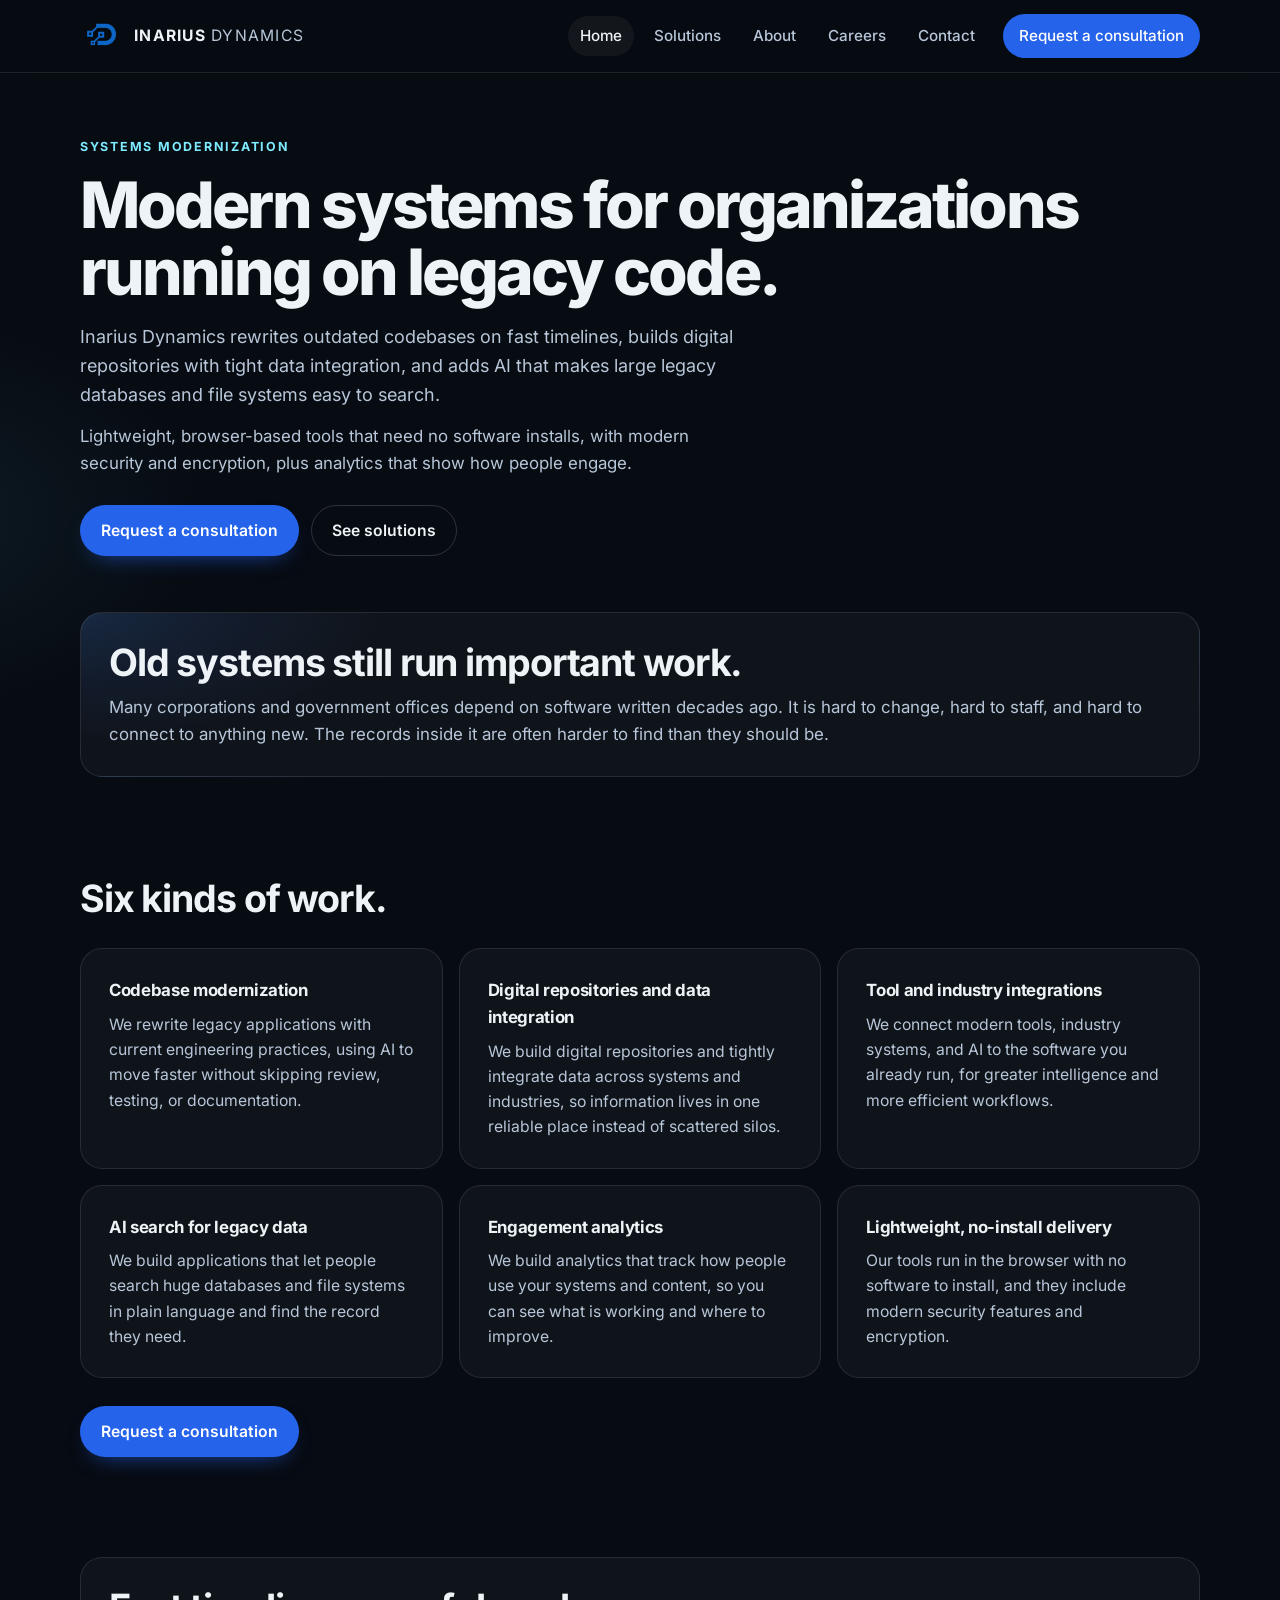
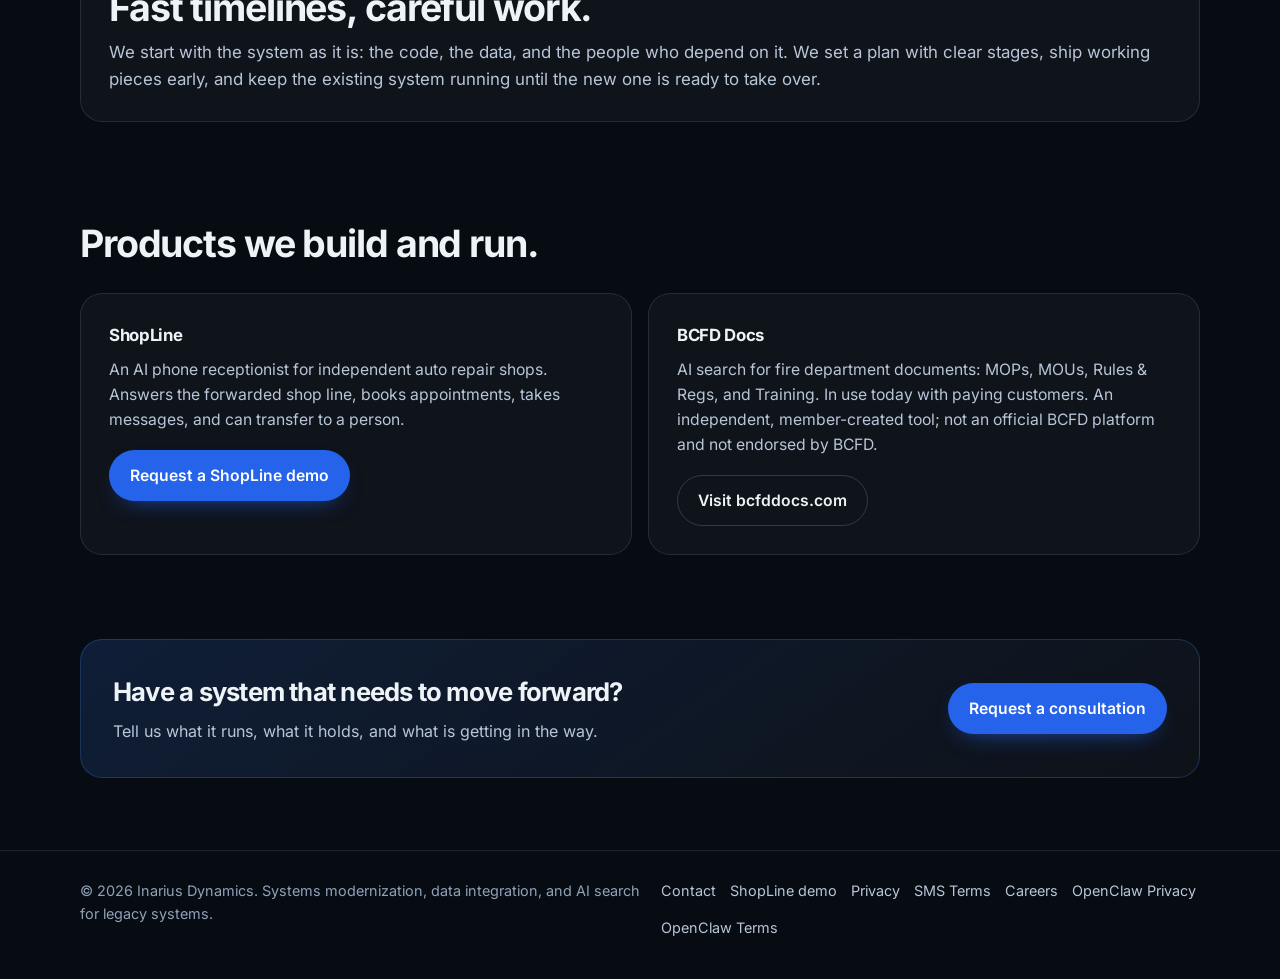
==== commit e531bbe8: "Add public OpenClaw privacy and terms pages. Google OAuth verification needs indexable policy pages " ====
--- a/index.html
+++ b/index.html
@@ -157,6 +157,8 @@
                 <a href="/privacy">Privacy</a>
                 <a href="/sms-terms">SMS Terms</a>
                 <a href="/careers.html">Careers</a>
+                <a href="/openclaw/privacy">OpenClaw Privacy</a>
+                <a href="/openclaw/terms">OpenClaw Terms</a>
             </div>
         </div>
     </footer>
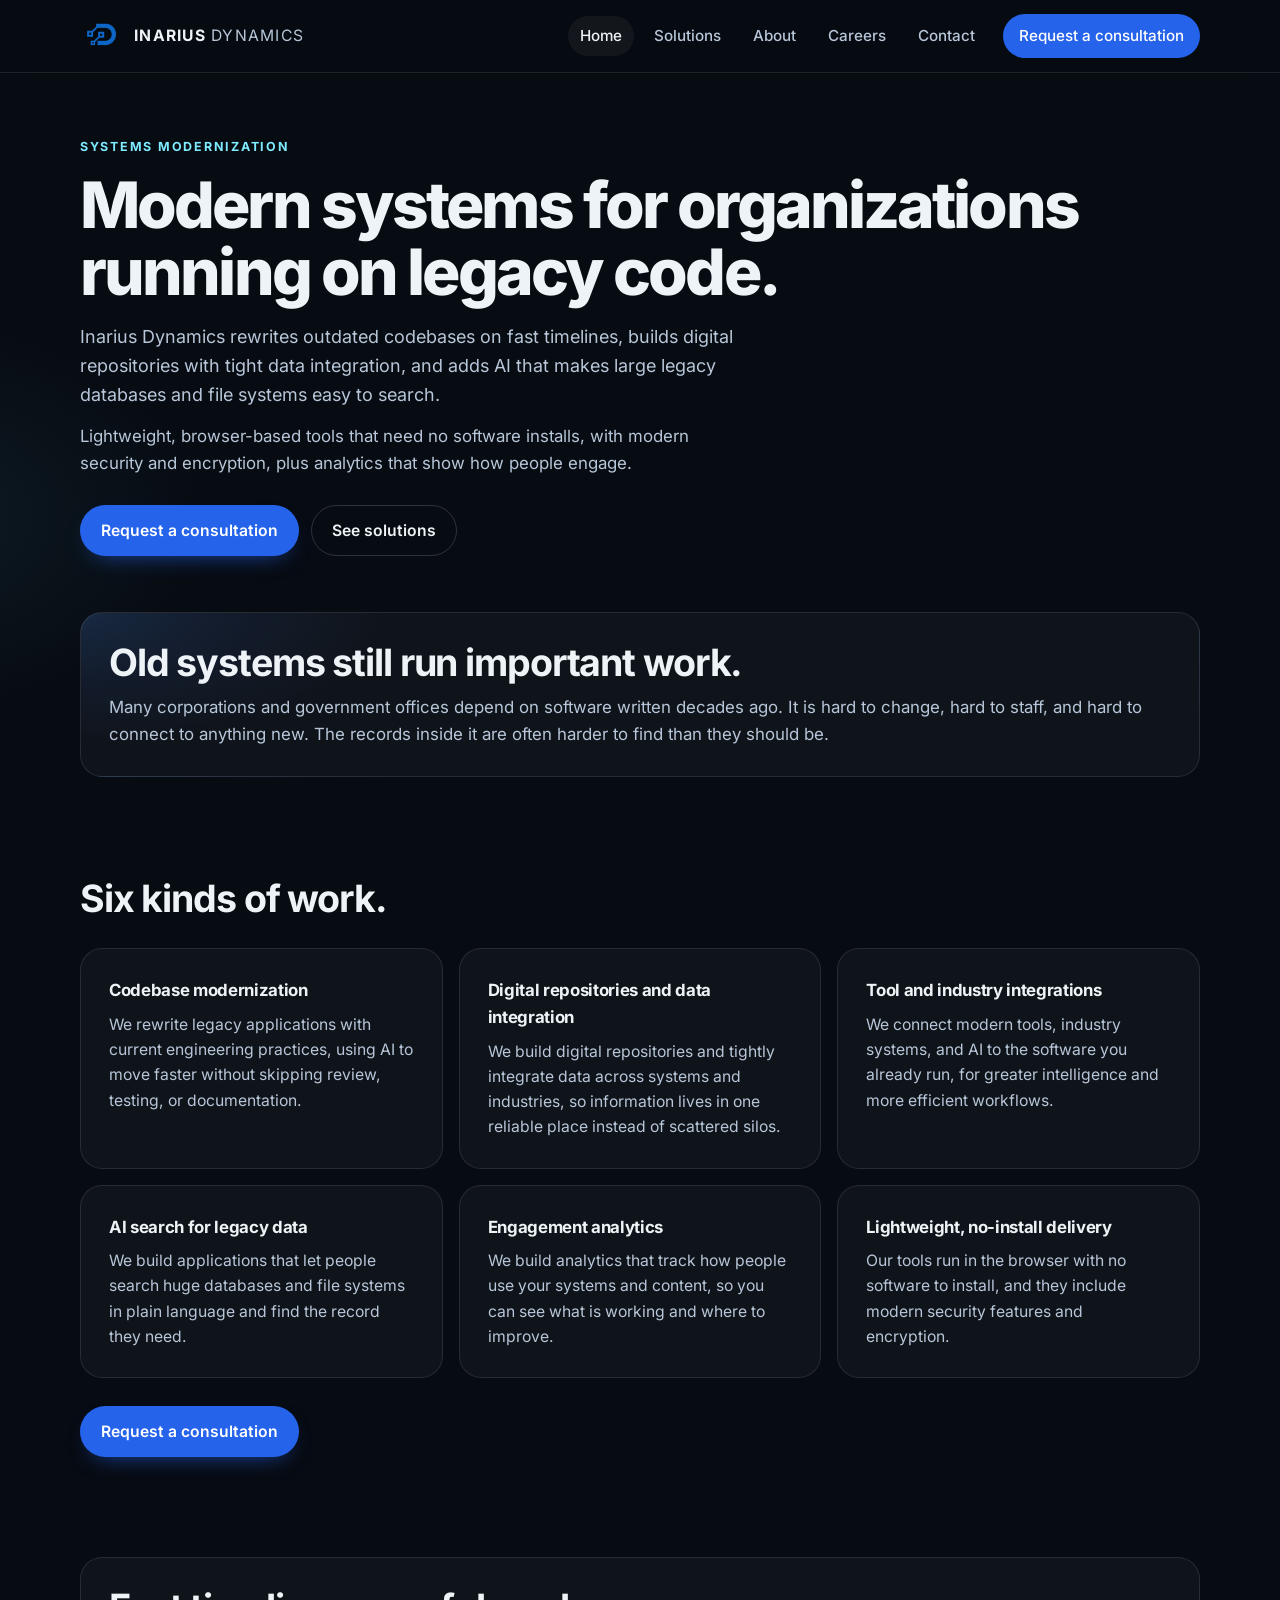
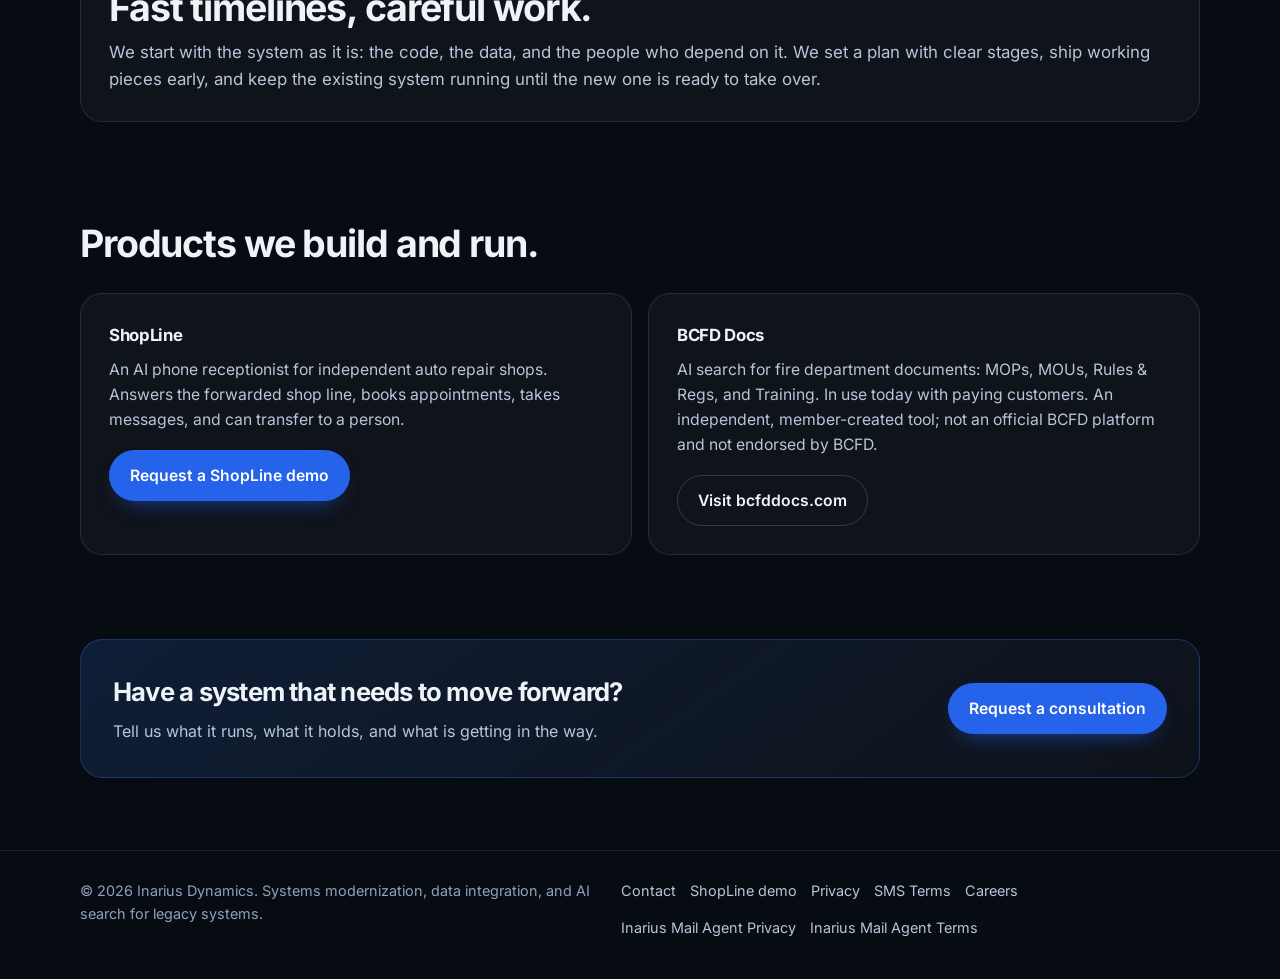
==== commit edbb4383: "Rename OpenClaw to Inarius Mail Agent on policy pages and footer" ====
--- a/index.html
+++ b/index.html
@@ -157,8 +157,8 @@
                 <a href="/privacy">Privacy</a>
                 <a href="/sms-terms">SMS Terms</a>
                 <a href="/careers.html">Careers</a>
-                <a href="/openclaw/privacy">OpenClaw Privacy</a>
-                <a href="/openclaw/terms">OpenClaw Terms</a>
+                <a href="/openclaw/privacy">Inarius Mail Agent Privacy</a>
+                <a href="/openclaw/terms">Inarius Mail Agent Terms</a>
             </div>
         </div>
     </footer>
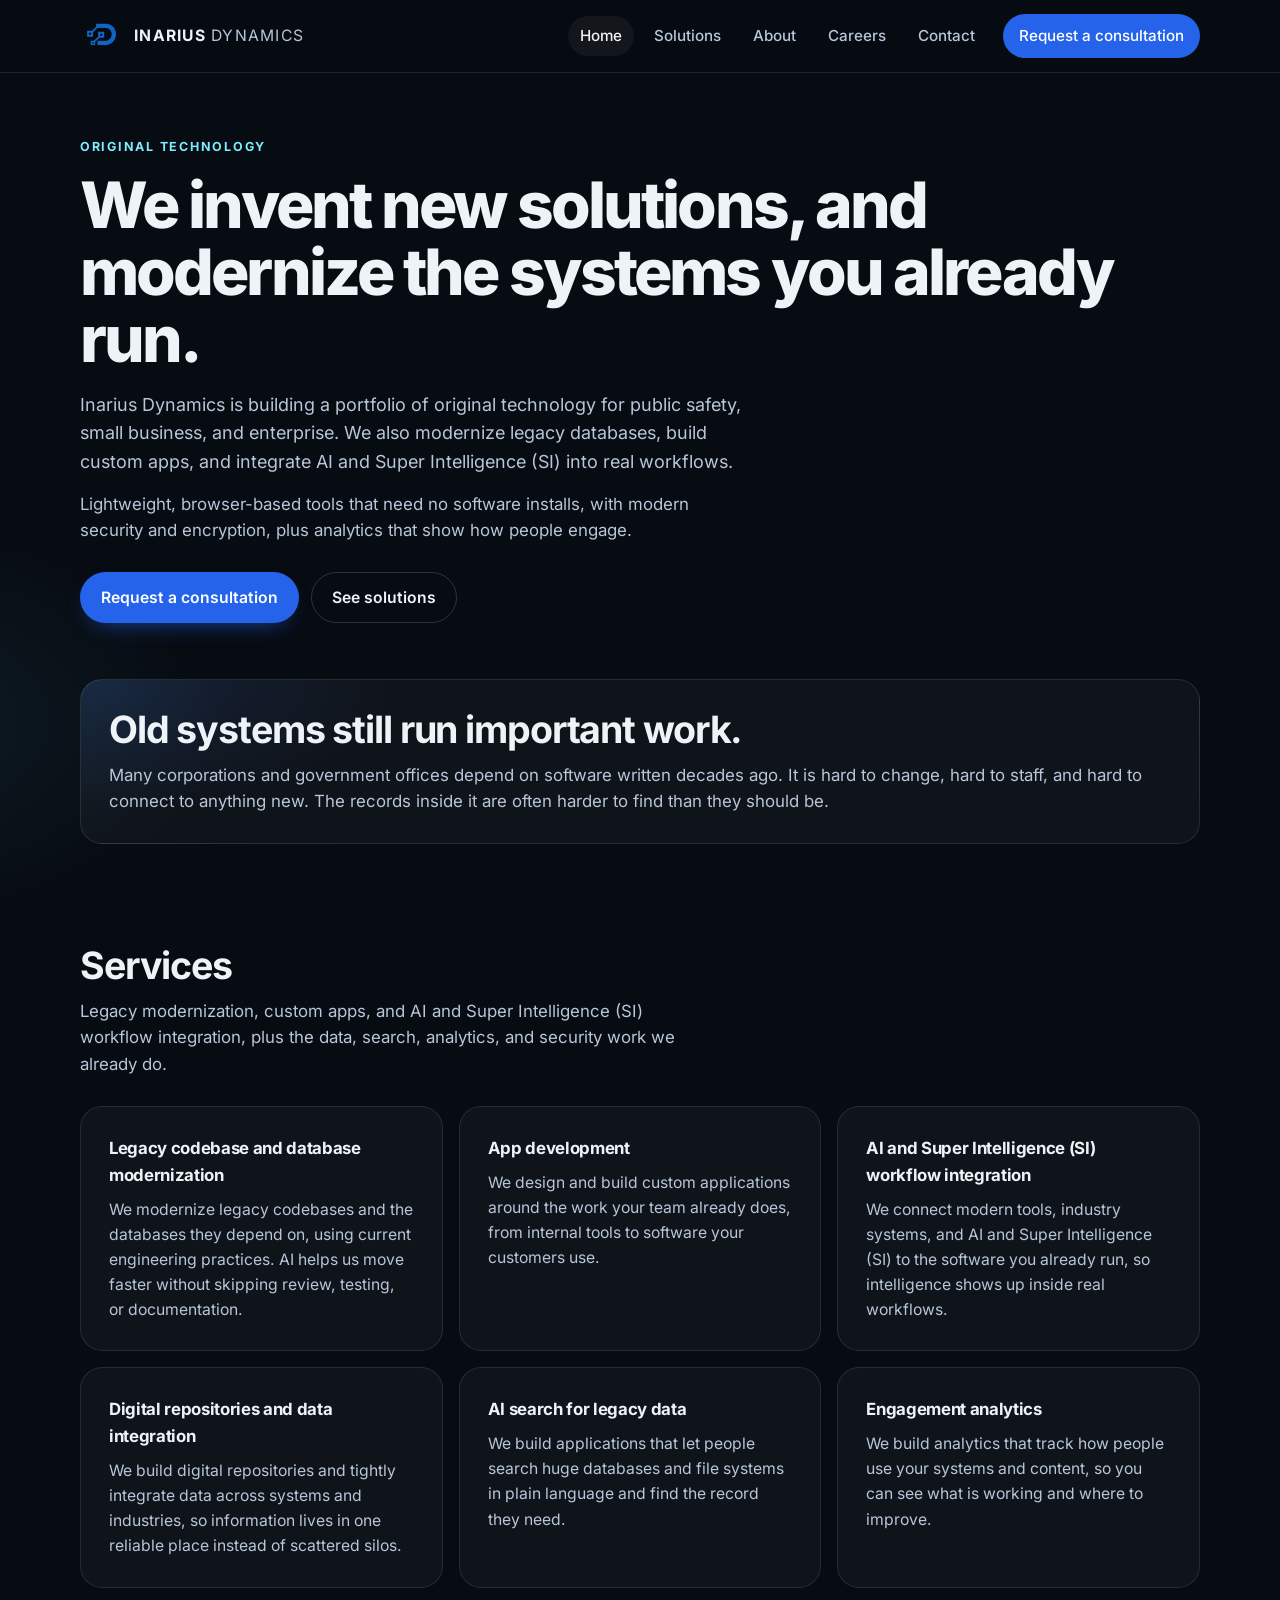
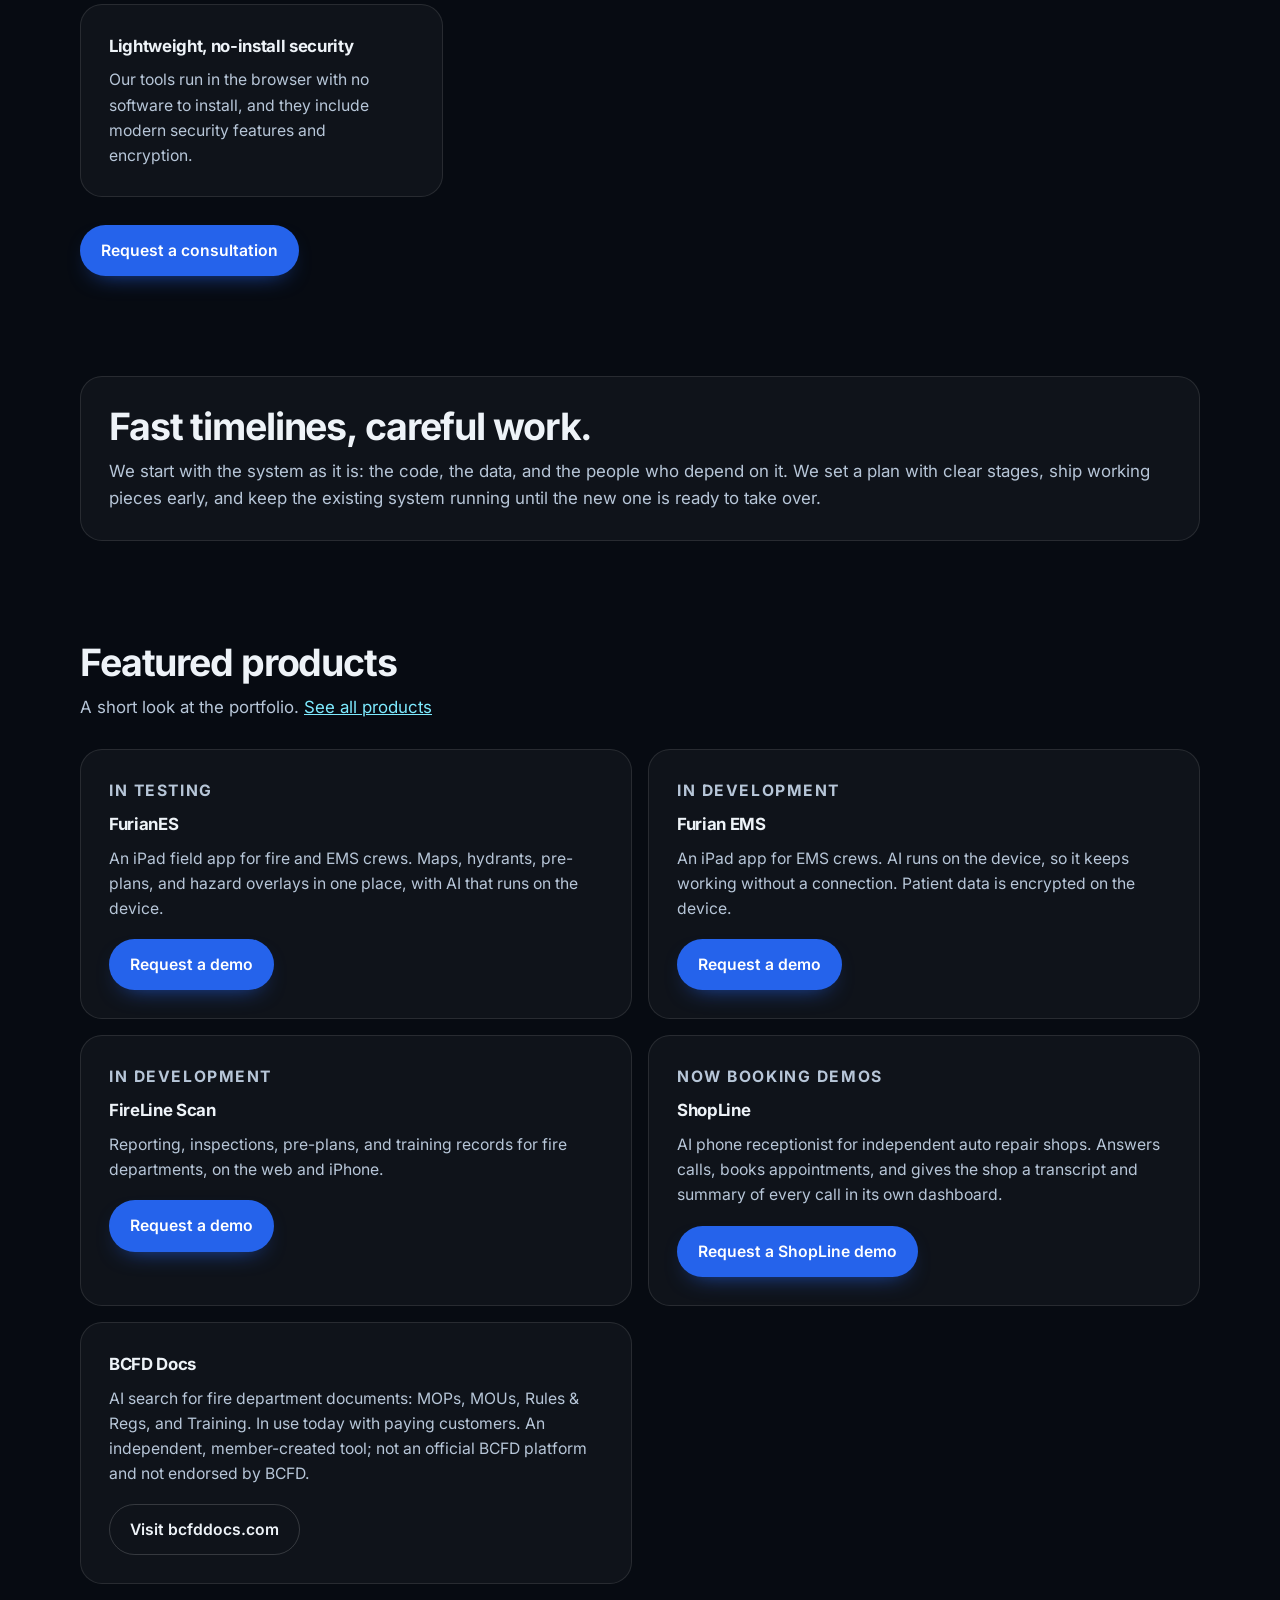
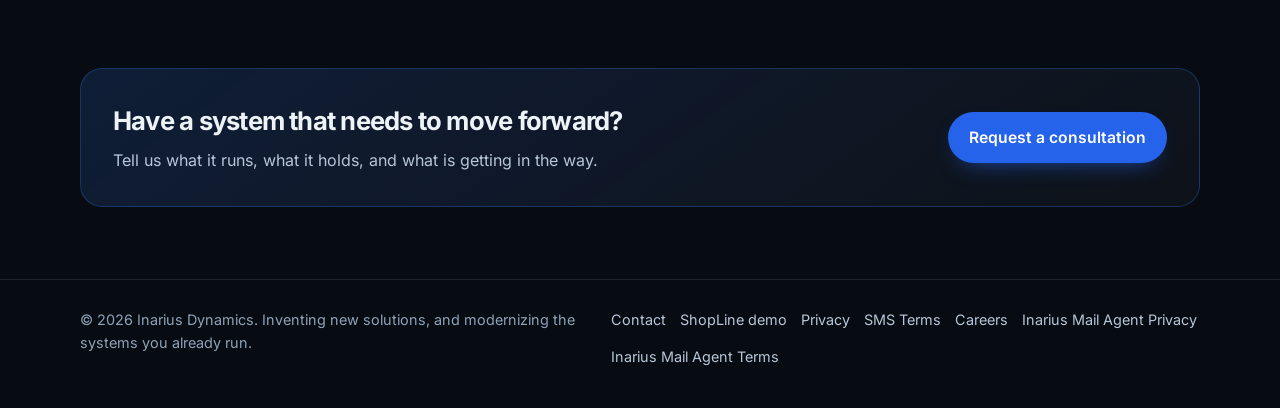
==== commit a3b4e9a1: "Reposition the site around original technology and the product portfolio. The home and solutions pag" ====
--- a/index.html
+++ b/index.html
@@ -3,8 +3,8 @@
 <head>
     <meta charset="UTF-8" />
     <meta name="viewport" content="width=device-width, initial-scale=1.0" />
-    <title>Inarius Dynamics · Legacy systems modernization, data integration, and AI</title>
-    <meta name="description" content="We modernize legacy codebases, build digital repositories, integrate data and tools, and build AI search for large legacy databases and file systems." />
+    <title>Inarius Dynamics · Original technology and systems modernization</title>
+    <meta name="description" content="Inarius Dynamics invents original technology for public safety, small business, and enterprise, and modernizes the systems organizations already run." />
     <link rel="canonical" href="https://www.inariusdynamics.com/" />
     <meta name="theme-color" content="#070b12" />
     <link rel="icon" href="/favicon.ico" sizes="any" />
@@ -13,17 +13,17 @@
     <link rel="apple-touch-icon" href="/apple-touch-icon.png" />
     <meta property="og:type" content="website" />
     <meta property="og:site_name" content="Inarius Dynamics" />
-    <meta property="og:title" content="Inarius Dynamics · Legacy systems modernization, data integration, and AI" />
-    <meta property="og:description" content="We modernize legacy codebases, build digital repositories, integrate data and tools, and build AI search for large legacy databases and file systems." />
+    <meta property="og:title" content="Inarius Dynamics · Original technology and systems modernization" />
+    <meta property="og:description" content="Inarius Dynamics invents original technology for public safety, small business, and enterprise, and modernizes the systems organizations already run." />
     <meta property="og:url" content="https://www.inariusdynamics.com/" />
     <meta property="og:image" content="https://www.inariusdynamics.com/og-image.jpg" />
     <meta property="og:image:width" content="1200" />
     <meta property="og:image:height" content="630" />
     <meta name="twitter:card" content="summary_large_image" />
-    <meta name="twitter:title" content="Inarius Dynamics · Legacy systems modernization, data integration, and AI" />
-    <meta name="twitter:description" content="We modernize legacy codebases, build digital repositories, integrate data and tools, and build AI search for large legacy databases and file systems." />
+    <meta name="twitter:title" content="Inarius Dynamics · Original technology and systems modernization" />
+    <meta name="twitter:description" content="Inarius Dynamics invents original technology for public safety, small business, and enterprise, and modernizes the systems organizations already run." />
     <meta name="twitter:image" content="https://www.inariusdynamics.com/og-image.jpg" />
-    <script type="application/ld+json">{"@context":"https://schema.org","@graph":[{"@type":"Organization","@id":"https://www.inariusdynamics.com/#organization","name":"Inarius Dynamics","url":"https://www.inariusdynamics.com/","email":"nbstefany87@gmail.com","description":"We modernize legacy codebases, build digital repositories, integrate data and tools, and build AI search for large legacy databases and file systems.","logo":"https://www.inariusdynamics.com/inarius-logo-84.webp"},{"@type":"WebSite","@id":"https://www.inariusdynamics.com/#website","url":"https://www.inariusdynamics.com/","name":"Inarius Dynamics","description":"We modernize legacy codebases, build digital repositories, integrate data and tools, and build AI search for large legacy databases and file systems.","publisher":{"@id":"https://www.inariusdynamics.com/#organization"}},{"@type":"WebPage","url":"https://www.inariusdynamics.com/","name":"Inarius Dynamics · Legacy systems modernization, data integration, and AI","description":"We modernize legacy codebases, build digital repositories, integrate data and tools, and build AI search for large legacy databases and file systems.","isPartOf":{"@id":"https://www.inariusdynamics.com/#website"},"about":{"@id":"https://www.inariusdynamics.com/#organization"}}]}</script>
+    <script type="application/ld+json">{"@context":"https://schema.org","@graph":[{"@type":"Organization","@id":"https://www.inariusdynamics.com/#organization","name":"Inarius Dynamics","url":"https://www.inariusdynamics.com/","email":"nbstefany87@gmail.com","description":"Inarius Dynamics invents original technology for public safety, small business, and enterprise, and modernizes the systems organizations already run.","logo":"https://www.inariusdynamics.com/inarius-logo-84.webp"},{"@type":"WebSite","@id":"https://www.inariusdynamics.com/#website","url":"https://www.inariusdynamics.com/","name":"Inarius Dynamics","description":"Inarius Dynamics invents original technology for public safety, small business, and enterprise, and modernizes the systems organizations already run.","publisher":{"@id":"https://www.inariusdynamics.com/#organization"}},{"@type":"WebPage","url":"https://www.inariusdynamics.com/","name":"Inarius Dynamics · Original technology and systems modernization","description":"Inarius Dynamics invents original technology for public safety, small business, and enterprise, and modernizes the systems organizations already run.","isPartOf":{"@id":"https://www.inariusdynamics.com/#website"},"about":{"@id":"https://www.inariusdynamics.com/#organization"}}]}</script>
     <link rel="preload" href="/fonts/inter-latin-wght-normal.woff2" as="font" type="font/woff2" crossorigin />
     <link rel="stylesheet" href="/site.css" />
 </head>
@@ -54,10 +54,10 @@
         <div class="container">
             <section class="hero hero-solo">
                 <div>
-                    <p class="eyebrow">Systems modernization</p>
-                    <h1>Modern systems for organizations running on legacy code.</h1>
+                    <p class="eyebrow">Original technology</p>
+                    <h1>We invent new solutions, and modernize the systems you already run.</h1>
                     <p class="lede">
-                        Inarius Dynamics rewrites outdated codebases on fast timelines, builds digital repositories with tight data integration, and adds AI that makes large legacy databases and file systems easy to search.
+                        Inarius Dynamics is building a portfolio of original technology for public safety, small business, and enterprise. We also modernize legacy databases, build custom apps, and integrate AI and Super Intelligence (SI) into real workflows.
                     </p>
                     <p class="support">Lightweight, browser-based tools that need no software installs, with modern security and encryption, plus analytics that show how people engage.</p>
                     <div class="cta-group">
@@ -76,20 +76,25 @@
 
             <section class="section" id="services" aria-labelledby="services-title">
                 <div class="section-head">
-                    <h2 id="services-title">Six kinds of work.</h2>
+                    <h2 id="services-title">Services</h2>
+                    <p>Legacy modernization, custom apps, and AI and Super Intelligence (SI) workflow integration, plus the data, search, analytics, and security work we already do.</p>
                 </div>
                 <div class="grid-3">
                     <article class="card panel">
-                        <h3>Codebase modernization</h3>
-                        <p>We rewrite legacy applications with current engineering practices, using AI to move faster without skipping review, testing, or documentation.</p>
+                        <h3>Legacy codebase and database modernization</h3>
+                        <p>We modernize legacy codebases and the databases they depend on, using current engineering practices. AI helps us move faster without skipping review, testing, or documentation.</p>
+                    </article>
+                    <article class="card panel">
+                        <h3>App development</h3>
+                        <p>We design and build custom applications around the work your team already does, from internal tools to software your customers use.</p>
+                    </article>
+                    <article class="card panel">
+                        <h3>AI and Super Intelligence (SI) workflow integration</h3>
+                        <p>We connect modern tools, industry systems, and AI and Super Intelligence (SI) to the software you already run, so intelligence shows up inside real workflows.</p>
                     </article>
                     <article class="card panel">
                         <h3>Digital repositories and data integration</h3>
                         <p>We build digital repositories and tightly integrate data across systems and industries, so information lives in one reliable place instead of scattered silos.</p>
-                    </article>
-                    <article class="card panel">
-                        <h3>Tool and industry integrations</h3>
-                        <p>We connect modern tools, industry systems, and AI to the software you already run, for greater intelligence and more efficient workflows.</p>
                     </article>
                     <article class="card panel">
                         <h3>AI search for legacy data</h3>
@@ -100,7 +105,7 @@
                         <p>We build analytics that track how people use your systems and content, so you can see what is working and where to improve.</p>
                     </article>
                     <article class="card panel">
-                        <h3>Lightweight, no-install delivery</h3>
+                        <h3>Lightweight, no-install security</h3>
                         <p>Our tools run in the browser with no software to install, and they include modern security features and encryption.</p>
                     </article>
                 </div>
@@ -118,12 +123,38 @@
 
             <section class="section" id="products" aria-labelledby="products-title">
                 <div class="section-head">
-                    <h2 id="products-title">Products we build and run.</h2>
+                    <h2 id="products-title">Featured products</h2>
+                    <p>A short look at the portfolio. <a href="/products.html#products">See all products</a></p>
                 </div>
                 <div class="grid-2">
                     <article class="card panel">
-                        <h3>ShopLine</h3>
-                        <p>An AI phone receptionist for independent auto repair shops. Answers the forwarded shop line, books appointments, takes messages, and can transfer to a person.</p>
+                        <p class="status-label"><span class="sr-only">Status: </span>In testing</p>
+                        <h3><a href="/products.html#furianes">FurianES</a></h3>
+                        <p>An iPad field app for fire and EMS crews. Maps, hydrants, pre-plans, and hazard overlays in one place, with AI that runs on the device.</p>
+                        <div class="cta-group">
+                            <a class="btn btn-primary" href="/demo" aria-label="Request a FurianES demo">Request a demo</a>
+                        </div>
+                    </article>
+                    <article class="card panel">
+                        <p class="status-label"><span class="sr-only">Status: </span>In development</p>
+                        <h3><a href="/products.html#furian-ems">Furian EMS</a></h3>
+                        <p>An iPad app for EMS crews. AI runs on the device, so it keeps working without a connection. Patient data is encrypted on the device.</p>
+                        <div class="cta-group">
+                            <a class="btn btn-primary" href="/demo" aria-label="Request a Furian EMS demo">Request a demo</a>
+                        </div>
+                    </article>
+                    <article class="card panel">
+                        <p class="status-label"><span class="sr-only">Status: </span>In development</p>
+                        <h3><a href="/products.html#fireline-scan">FireLine Scan</a></h3>
+                        <p>Reporting, inspections, pre-plans, and training records for fire departments, on the web and iPhone.</p>
+                        <div class="cta-group">
+                            <a class="btn btn-primary" href="/demo" aria-label="Request a FireLine Scan demo">Request a demo</a>
+                        </div>
+                    </article>
+                    <article class="card panel">
+                        <p class="status-label"><span class="sr-only">Status: </span>Now booking demos</p>
+                        <h3><a href="/products.html#shopline">ShopLine</a></h3>
+                        <p>AI phone receptionist for independent auto repair shops. Answers calls, books appointments, and gives the shop a transcript and summary of every call in its own dashboard.</p>
                         <div class="cta-group">
                             <a class="btn btn-primary" href="/demo">Request a ShopLine demo</a>
                         </div>
@@ -150,7 +181,7 @@
 
     <footer class="site-footer">
         <div class="footer-inner">
-            <p>© 2026 Inarius Dynamics. Systems modernization, data integration, and AI search for legacy systems.</p>
+            <p>© 2026 Inarius Dynamics. Inventing new solutions, and modernizing the systems you already run.</p>
             <div class="footer-links">
                 <a href="/contact.html">Contact</a>
                 <a href="/demo">ShopLine demo</a>
--- a/site.css
+++ b/site.css
@@ -260,6 +260,20 @@
     margin-bottom: 28px;
 }
 
+.section[id],
+.card[id] {
+    scroll-margin-top: 88px;
+}
+
+.section-head a {
+    color: var(--cyan);
+}
+
+.section-head a:hover {
+    text-decoration: underline;
+    text-underline-offset: 0.15em;
+}
+
 .section-head h2,
 .block-title {
     font-size: clamp(1.7rem, 3vw, 2.35rem);
@@ -484,6 +498,15 @@
     font-size: 1.05rem;
     letter-spacing: -0.02em;
     margin-bottom: 8px;
+}
+
+.card h3 a {
+    color: inherit;
+    text-decoration: none;
+}
+
+.card h3 a:hover {
+    color: var(--cyan);
 }
 
 .card p,
